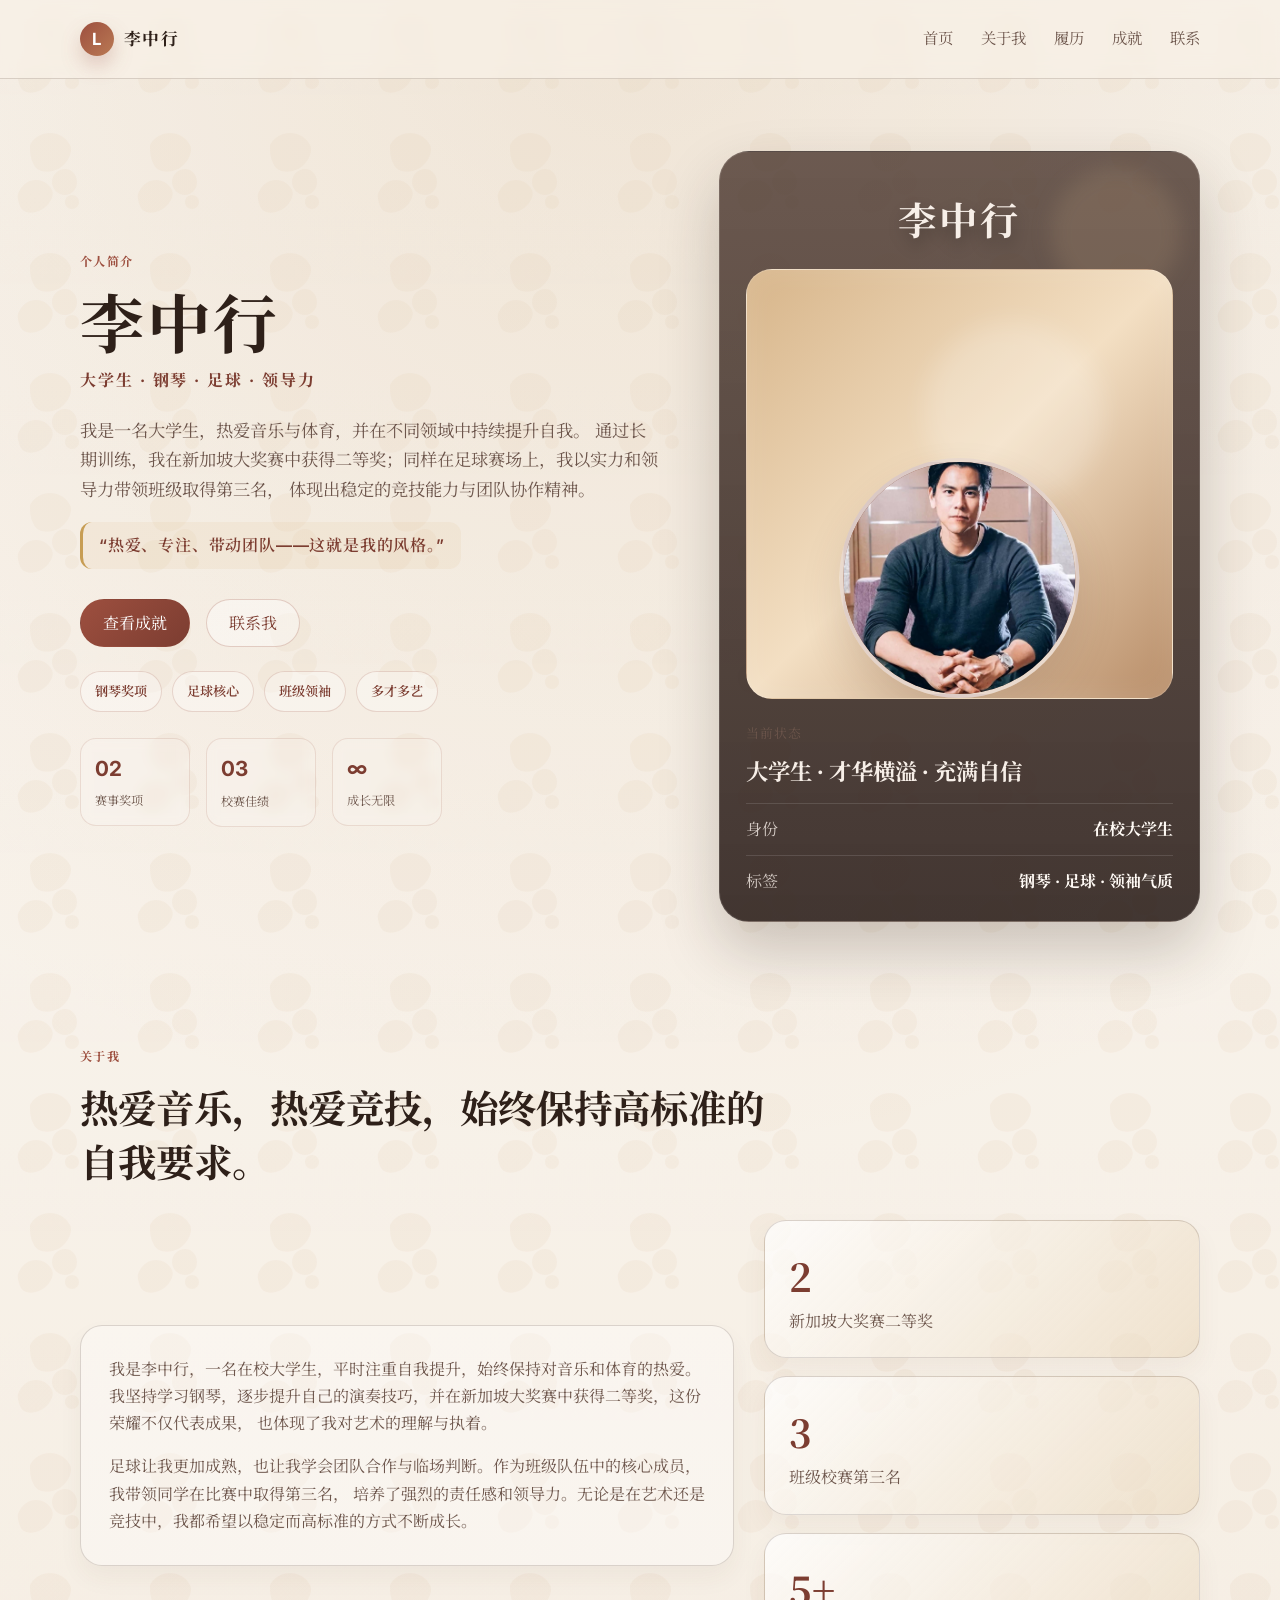
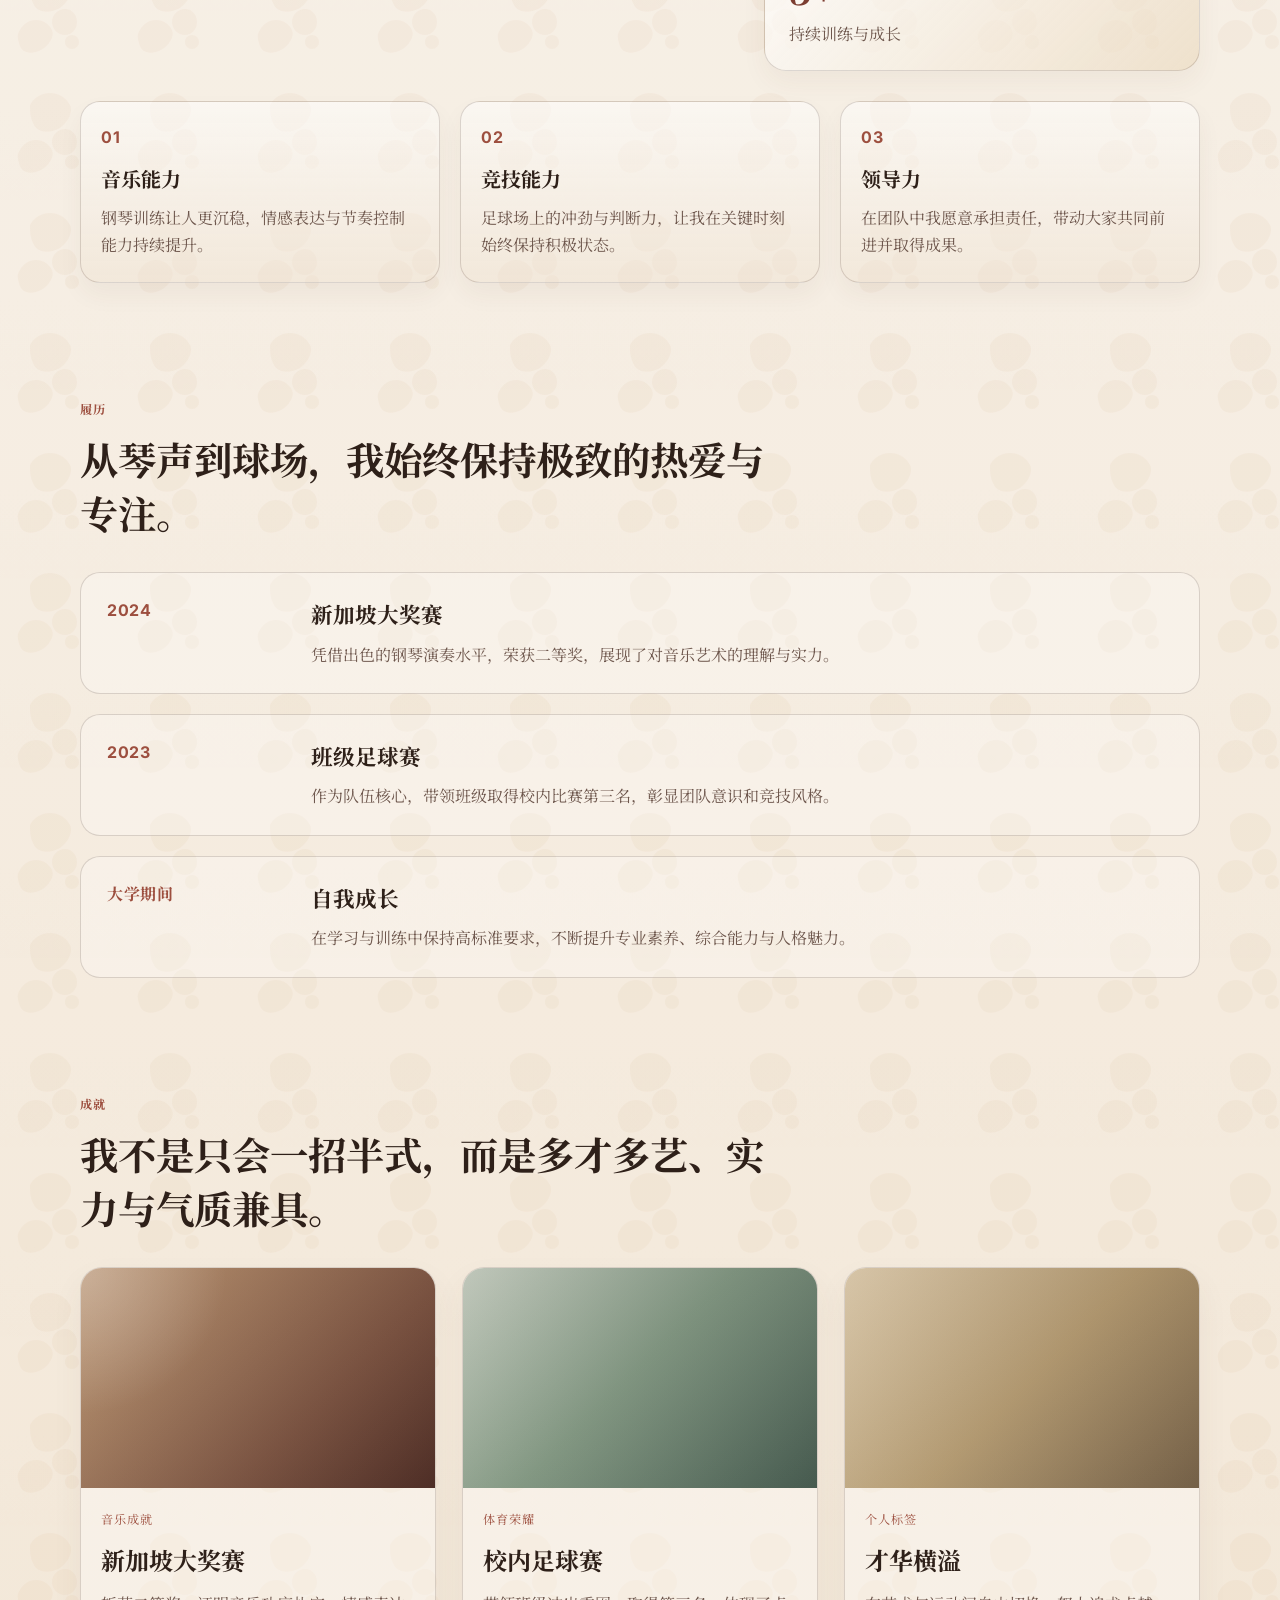
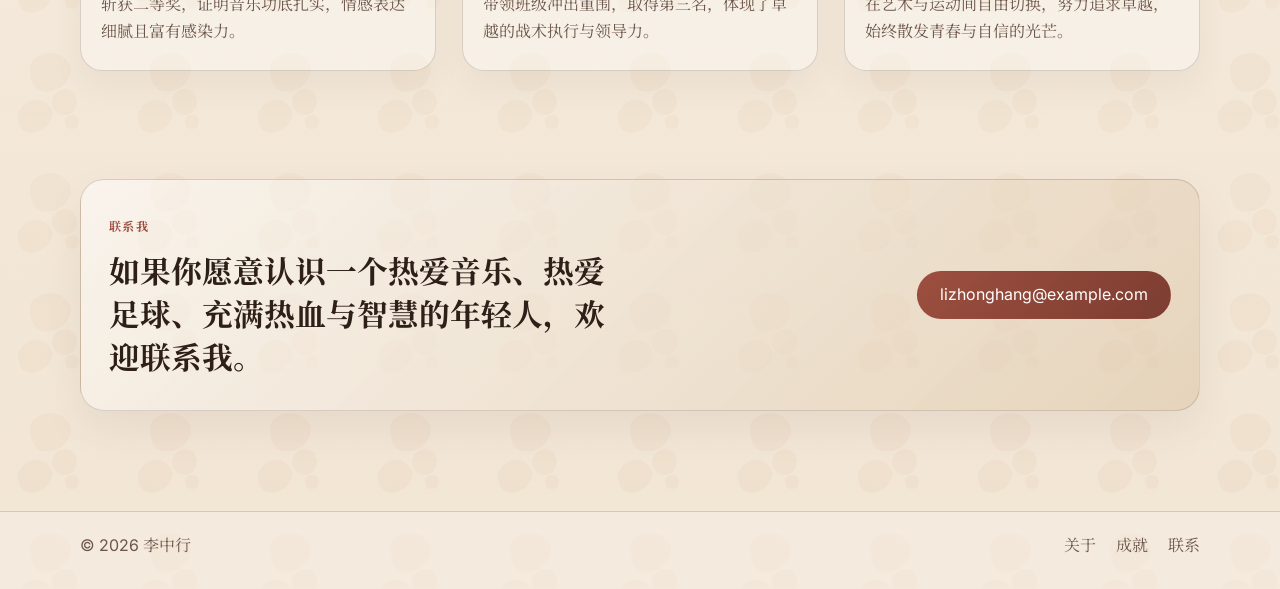
==== index.html @ e1a3e4d4 "Create personal homepage" ====
<!DOCTYPE html>
<html lang="zh-CN">
  <head>
    <meta charset="UTF-8" />
    <meta name="viewport" content="width=device-width, initial-scale=1.0" />
    <title>李中行 | 个人主页</title>
    <meta
      name="description"
      content="李中行的个人主页：大学生、钢琴爱好者、足球队核心、获奖选手与班级领袖。"
    />
    <link rel="preconnect" href="https://fonts.googleapis.com" />
    <link rel="preconnect" href="https://fonts.gstatic.com" crossorigin />
    <link
      href="https://fonts.googleapis.com/css2?family=Noto+Serif+SC:wght@400;500;600;700&family=Inter:wght@400;500;600;700&display=swap"
      rel="stylesheet"
    />
    <link rel="stylesheet" href="styles.css" />
  </head>
  <body>
    <div class="page-shell">
      <header class="site-header">
        <div class="container nav-wrap">
          <div class="brand">
            <span class="brand-mark">L</span>
            <span>李中行</span>
          </div>
          <nav class="nav" aria-label="主导航">
            <a href="#home">首页</a>
            <a href="#about">关于我</a>
            <a href="#experience">履历</a>
            <a href="#works">成就</a>
            <a href="#contact">联系</a>
          </nav>
          <button class="menu-toggle" aria-label="菜单按钮">
            <span></span>
            <span></span>
            <span></span>
          </button>
        </div>
      </header>

      <main>
        <section id="home" class="hero">
          <div class="container hero-inner">
            <div class="hero-copy reveal">
              <p class="eyebrow">个人简介</p>
              <h1>李中行</h1>
              <p class="hero-subtitle">大学生 · 钢琴 · 足球 · 领导力</p>
              <p class="lead">
                我是一名大学生，热爱音乐与体育，并在不同领域中持续提升自我。
                通过长期训练，我在新加坡大奖赛中获得二等奖；同样在足球赛场上，我以实力和领导力带领班级取得第三名，
                体现出稳定的竞技能力与团队协作精神。
              </p>
              <div class="hero-note">“热爱、专注、带动团队——这就是我的风格。”</div>
              <div class="cta-row">
                <a class="btn btn-primary" href="#works">查看成就</a>
                <a class="btn btn-secondary" href="#contact">联系我</a>
              </div>
              <div class="badge-row" aria-label="个人标签">
                <span class="skill-badge">钢琴奖项</span>
                <span class="skill-badge">足球核心</span>
                <span class="skill-badge">班级领袖</span>
                <span class="skill-badge">多才多艺</span>
              </div>
              <div class="hero-metrics">
                <div>
                  <strong>02</strong>
                  <span>赛事奖项</span>
                </div>
                <div>
                  <strong>03</strong>
                  <span>校赛佳绩</span>
                </div>
                <div>
                  <strong>∞</strong>
                  <span>成长无限</span>
                </div>
              </div>
            </div>

            <div class="hero-card reveal">
              <div class="portrait-name">李中行</div>
              <div class="portrait-frame">
                <div class="portrait-glow"></div>
                <div class="portrait-figure">
                  <img
                    class="avatar-photo"
                    src="02330333620a4a6ba2247364ca0a85d2.jpeg"
                    alt="李中行照片"
                  />
                </div>
              </div>
              <div class="card-info">
                <p class="label">当前状态</p>
                <h3>大学生 · 才华横溢 · 充满自信</h3>
                <div class="info-row">
                  <span>身份</span>
                  <strong>在校大学生</strong>
                </div>
                <div class="info-row">
                  <span>标签</span>
                  <strong>钢琴 · 足球 · 领袖气质</strong>
                </div>
              </div>
            </div>
          </div>
        </section>

        <section id="about" class="info-section">
          <div class="container section-head reveal">
            <p class="section-tag">关于我</p>
            <h2>热爱音乐，热爱竞技，始终保持高标准的自我要求。</h2>
          </div>
          <div class="container about-grid">
            <div class="about-text reveal">
              <p>
                我是李中行，一名在校大学生，平时注重自我提升，始终保持对音乐和体育的热爱。
                我坚持学习钢琴，逐步提升自己的演奏技巧，并在新加坡大奖赛中获得二等奖，这份荣耀不仅代表成果，
                也体现了我对艺术的理解与执着。
              </p>
              <p>
                足球让我更加成熟，也让我学会团队合作与临场判断。作为班级队伍中的核心成员，我带领同学在比赛中取得第三名，
                培养了强烈的责任感和领导力。无论是在艺术还是竞技中，我都希望以稳定而高标准的方式不断成长。
              </p>
            </div>
            <div class="stats reveal">
              <div class="stat-item">
                <strong>2</strong>
                <span>新加坡大奖赛二等奖</span>
              </div>
              <div class="stat-item">
                <strong>3</strong>
                <span>班级校赛第三名</span>
              </div>
              <div class="stat-item">
                <strong>5+</strong>
                <span>持续训练与成长</span>
              </div>
            </div>
          </div>
          <div class="container feature-strip reveal">
            <div class="feature-card">
              <span>01</span>
              <h3>音乐能力</h3>
              <p>钢琴训练让人更沉稳，情感表达与节奏控制能力持续提升。</p>
            </div>
            <div class="feature-card">
              <span>02</span>
              <h3>竞技能力</h3>
              <p>足球场上的冲劲与判断力，让我在关键时刻始终保持积极状态。</p>
            </div>
            <div class="feature-card">
              <span>03</span>
              <h3>领导力</h3>
              <p>在团队中我愿意承担责任，带动大家共同前进并取得成果。</p>
            </div>
          </div>
        </section>

        <section id="experience" class="timeline-section">
          <div class="container section-head reveal">
            <p class="section-tag">履历</p>
            <h2>从琴声到球场，我始终保持极致的热爱与专注。</h2>
          </div>
          <div class="container timeline">
            <article class="timeline-item reveal">
              <span class="time">2024</span>
              <div class="timeline-content">
                <h3>新加坡大奖赛</h3>
                <p>凭借出色的钢琴演奏水平，荣获二等奖，展现了对音乐艺术的理解与实力。</p>
              </div>
            </article>
            <article class="timeline-item reveal">
              <span class="time">2023</span>
              <div class="timeline-content">
                <h3>班级足球赛</h3>
                <p>作为队伍核心，带领班级取得校内比赛第三名，彰显团队意识和竞技风格。</p>
              </div>
            </article>
            <article class="timeline-item reveal">
              <span class="time">大学期间</span>
              <div class="timeline-content">
                <h3>自我成长</h3>
                <p>在学习与训练中保持高标准要求，不断提升专业素养、综合能力与人格魅力。</p>
              </div>
            </article>
          </div>
        </section>

        <section id="works" class="works-section">
          <div class="container section-head reveal">
            <p class="section-tag">成就</p>
            <h2>我不是只会一招半式，而是多才多艺、实力与气质兼具。</h2>
          </div>
          <div class="container works-grid">
            <article class="work-card reveal">
              <div class="card-visual visual-one"></div>
              <div class="card-body">
                <p class="work-tag">音乐成就</p>
                <h3>新加坡大奖赛</h3>
                <p>斩获二等奖，证明音乐功底扎实，情感表达细腻且富有感染力。</p>
              </div>
            </article>
            <article class="work-card reveal">
              <div class="card-visual visual-two"></div>
              <div class="card-body">
                <p class="work-tag">体育荣耀</p>
                <h3>校内足球赛</h3>
                <p>带领班级冲出重围，取得第三名，体现了卓越的战术执行与领导力。</p>
              </div>
            </article>
            <article class="work-card reveal">
              <div class="card-visual visual-three"></div>
              <div class="card-body">
                <p class="work-tag">个人标签</p>
                <h3>才华横溢</h3>
                <p>在艺术与运动间自由切换，努力追求卓越，始终散发青春与自信的光芒。</p>
              </div>
            </article>
          </div>
        </section>

        <section id="contact" class="contact-section">
          <div class="container contact-box reveal">
            <div>
              <p class="section-tag">联系我</p>
              <h2>如果你愿意认识一个热爱音乐、热爱足球、充满热血与智慧的年轻人，欢迎联系我。</h2>
            </div>
            <a class="btn btn-primary" href="mailto:lizhonghang@example.com">lizhonghang@example.com</a>
          </div>
        </section>
      </main>

      <footer class="site-footer">
        <div class="container footer-inner">
          <p>© 2026 李中行</p>
          <div class="footer-links">
            <a href="#about">关于</a>
            <a href="#works">成就</a>
            <a href="#contact">联系</a>
          </div>
        </div>
      </footer>
    </div>

    <script src="script.js"></script>
  </body>
</html>
---- styles.css ----
:root {
  --bg: #f8f1e7;
  --bg-strong: #efe2cf;
  --panel: rgba(255, 252, 247, 0.72);
  --card: #fffaf2;
  --ink: #2e2019;
  --muted: #6d564c;
  --line: rgba(75, 52, 42, 0.18);
  --primary: #9d4f3f;
  --primary-deep: #7c3d31;
  --gold: #c79d54;
  --shadow: 0 18px 48px rgba(80, 52, 39, 0.14);
  --warm-dark: #2d201c;
  --warm-amber: #d8b98d;
}

* {
  box-sizing: border-box;
  margin: 0;
  padding: 0;
}

html {
  scroll-behavior: smooth;
}

body {
  font-family: "Inter", "Noto Serif SC", serif;
  background:
    radial-gradient(circle at top, rgba(201, 164, 112, 0.25), transparent 30%),
    linear-gradient(180deg, #f8f3ed 0%, #f1e3d0 100%);
  color: var(--ink);
  line-height: 1.7;
}

img {
  max-width: 100%;
  display: block;
}

a {
  color: inherit;
  text-decoration: none;
}

button {
  font: inherit;
}

.container {
  width: min(1120px, calc(100% - 32px));
  margin: 0 auto;
}

.page-shell {
  min-height: 100vh;
  background-image:
    linear-gradient(rgba(255, 255, 255, 0.18), rgba(255, 255, 255, 0.1)),
    url("data:image/svg+xml,%3Csvg width='120' height='120' viewBox='0 0 120 120' xmlns='http://www.w3.org/2000/svg'%3E%3Cg fill='none' fill-rule='evenodd'%3E%3Cg fill='%23d8b98d' fill-opacity='0.12'%3E%3Cpath d='M30 25c4-8 12-12 20-12s16 4 20 12-4 20-12 24-20 4-24-4-4-12-4-20zm35 24c7 0 12 6 12 13s-5 13-12 13-13-6-13-13 6-13 13-13zM20 70c3-6 9-10 16-10s13 4 16 10-3 16-11 20-18 4-21-4-3-12 0-16zm52 5c4 0 7 3 7 7 0 4-3 7-7 7-4 0-7-3-7-7 0-4 3-7 7-7z'/%3E%3C/g%3E%3C/g%3E%3C/svg%3E");
  background-repeat: repeat;
}

.site-header {
  position: sticky;
  top: 0;
  z-index: 20;
  backdrop-filter: blur(10px);
  background: rgba(248, 241, 231, 0.7);
  border-bottom: 1px solid var(--line);
}

.nav-wrap {
  min-height: 78px;
  display: flex;
  align-items: center;
  justify-content: space-between;
  gap: 20px;
}

.brand {
  display: inline-flex;
  align-items: center;
  gap: 10px;
  font-weight: 700;
  letter-spacing: 0.08em;
  font-size: 1.05rem;
}

.brand-mark {
  display: inline-flex;
  align-items: center;
  justify-content: center;
  width: 34px;
  height: 34px;
  border-radius: 50%;
  color: #fff;
  background: linear-gradient(135deg, var(--primary), #ba7a54);
  box-shadow: 0 10px 20px rgba(157, 79, 63, 0.25);
}

.nav {
  display: flex;
  align-items: center;
  gap: 28px;
  color: var(--muted);
  font-size: 0.96rem;
}

.nav a {
  position: relative;
  transition: color 0.25s ease;
}

.nav a::after {
  content: "";
  position: absolute;
  left: 0;
  bottom: -8px;
  width: 100%;
  height: 2px;
  background: var(--primary);
  transform: scaleX(0);
  transform-origin: center;
  transition: transform 0.25s ease;
}

.nav a:hover,
.nav a:focus-visible {
  color: var(--primary-deep);
}

.nav a:hover::after,
.nav a:focus-visible::after {
  transform: scaleX(1);
}

.menu-toggle {
  display: none;
  flex-direction: column;
  justify-content: center;
  gap: 5px;
  width: 42px;
  height: 42px;
  border: 1px solid var(--line);
  border-radius: 12px;
  background: rgba(255, 255, 255, 0.3);
  cursor: pointer;
}

.menu-toggle span {
  display: block;
  width: 18px;
  height: 2px;
  margin: 0 auto;
  background: var(--ink);
  border-radius: 999px;
}

.hero {
  padding: 72px 0 28px;
}

.hero-inner {
  display: grid;
  grid-template-columns: 1.1fr 0.9fr;
  align-items: center;
  gap: 52px;
}

.eyebrow,
.section-tag {
  display: inline-block;
  margin-bottom: 12px;
  color: var(--primary);
  letter-spacing: 0.12em;
  text-transform: uppercase;
  font-size: 0.76rem;
  font-weight: 700;
}

.hero-copy h1 {
  font-family: "Noto Serif SC", serif;
  font-size: clamp(2.6rem, 5vw, 5rem);
  line-height: 1.12;
  letter-spacing: 0.04em;
  max-width: 560px;
}

.hero-subtitle {
  margin-top: 10px;
  font-size: 1rem;
  letter-spacing: 0.12em;
  text-transform: uppercase;
  color: var(--primary-deep);
  font-weight: 700;
}

.lead {
  margin-top: 22px;
  max-width: 580px;
  color: var(--muted);
  font-size: 1.08rem;
}

.hero-note {
  margin-top: 18px;
  display: inline-block;
  padding: 10px 16px;
  border-left: 3px solid var(--gold);
  border-radius: 12px;
  background: rgba(199, 157, 84, 0.08);
  color: var(--primary-deep);
  font-weight: 600;
  letter-spacing: 0.05em;
}

.cta-row {
  display: flex;
  flex-wrap: wrap;
  gap: 16px;
  margin-top: 30px;
}

.btn {
  display: inline-flex;
  align-items: center;
  justify-content: center;
  min-height: 48px;
  padding: 0 22px;
  border-radius: 999px;
  border: 1px solid transparent;
  transition: transform 0.25s ease, box-shadow 0.25s ease;
}

.btn:hover {
  transform: translateY(-1px);
  box-shadow: 0 12px 28px rgba(118, 78, 63, 0.18);
}

.btn-primary {
  background: linear-gradient(135deg, var(--primary), var(--primary-deep));
  color: #fff;
}

.btn-secondary {
  background: rgba(255, 255, 255, 0.4);
  border-color: rgba(157, 79, 63, 0.25);
  color: var(--primary-deep);
}

.badge-row {
  display: flex;
  flex-wrap: wrap;
  gap: 10px;
  margin-top: 24px;
}

.skill-badge {
  display: inline-flex;
  align-items: center;
  justify-content: center;
  padding: 8px 14px;
  border-radius: 999px;
  border: 1px solid rgba(157, 79, 63, 0.2);
  background: rgba(255, 255, 255, 0.32);
  color: var(--primary-deep);
  font-size: 0.82rem;
  font-weight: 600;
}

.hero-metrics {
  display: flex;
  flex-wrap: wrap;
  gap: 16px;
  margin-top: 26px;
}

.hero-metrics div {
  min-width: 110px;
  padding: 12px 14px;
  border-radius: 16px;
  background: rgba(255, 255, 255, 0.16);
  border: 1px solid rgba(157, 79, 63, 0.15);
  backdrop-filter: blur(6px);
}

.hero-metrics strong {
  display: block;
  font-size: 1.3rem;
  color: var(--primary-deep);
}

.hero-metrics span {
  color: var(--muted);
  font-size: 0.76rem;
}

.meta-list {
  display: flex;
  flex-wrap: wrap;
  gap: 12px;
  margin-top: 24px;
  list-style: none;
}

.meta-list li {
  padding: 8px 12px;
  border: 1px solid var(--line);
  border-radius: 999px;
  background: rgba(255, 255, 255, 0.28);
  color: var(--muted);
  font-size: 0.88rem;
}

.hero-card {
  position: relative;
  padding: 26px;
  border-radius: 30px;
  background: linear-gradient(180deg, rgba(78, 58, 49, 0.82), rgba(41, 28, 24, 0.88));
  border: 1px solid rgba(255, 255, 255, 0.12);
  box-shadow: 0 28px 60px rgba(46, 30, 24, 0.22);
}

.hero-card .card-info {
  padding-top: 4px;
}

.hero-card::before {
  content: "";
  position: absolute;
  inset: 16px 18px auto auto;
  width: 130px;
  height: 130px;
  border-radius: 50%;
  background: rgba(216, 185, 141, 0.14);
  filter: blur(10px);
}

.portrait-name {
  position: relative;
  z-index: 2;
  margin: 8px 6px 18px;
  font-family: "Noto Serif SC", serif;
  font-size: clamp(2rem, 3vw, 3rem);
  font-weight: 700;
  letter-spacing: 0.08em;
  text-align: center;
  color: #f7efe8;
  text-shadow: 0 8px 16px rgba(0, 0, 0, 0.28);
}

.portrait-frame {
  position: relative;
  height: 430px;
  border-radius: 26px;
  overflow: hidden;
  background: linear-gradient(135deg, #d7b58a, #f3dfc3, #b88d68);
  border: 1px solid rgba(255,255,255,0.2);
  box-shadow: inset 0 0 30px rgba(255,255,255,0.12);
}

.portrait-glow {
  position: absolute;
  inset: 12% 16% auto auto;
  width: 180px;
  height: 180px;
  border-radius: 50%;
  background: rgba(255, 255, 255, 0.2);
  filter: blur(12px);
}

.portrait-figure {
  position: absolute;
  left: 50%;
  bottom: 0;
  transform: translateX(-50%);
  width: 78%;
  height: 100%;
  display: flex;
  align-items: flex-end;
  justify-content: center;
}

.avatar-photo {
  width: 240px;
  height: 240px;
  object-fit: cover;
  border-radius: 50%;
  border: 4px solid rgba(255, 255, 255, 0.7);
  box-shadow: inset 0 8px 16px rgba(255, 255, 255, 0.2), 0 20px 40px rgba(89, 57, 42, 0.14);
  background: linear-gradient(135deg, #7a3c34, #b58058 72%);
}

.card-info {
  margin-top: 20px;
}

.label {
  color: var(--muted);
  font-size: 0.8rem;
  letter-spacing: 0.08em;
  text-transform: uppercase;
}

.card-info h3 {
  margin-top: 8px;
  font-size: 1.4rem;
  color: #f7efe8;
}

.info-row {
  display: flex;
  justify-content: space-between;
  gap: 12px;
  padding-top: 12px;
  margin-top: 12px;
  border-top: 1px solid rgba(255,255,255,0.12);
  color: rgba(247, 239, 232, 0.8);
}

.info-row strong {
  color: #fffaf5;
}

.info-section,
.timeline-section,
.works-section {
  padding: 92px 0 20px;
}

.section-head {
  margin-bottom: 32px;
}

.section-head h2 {
  max-width: 700px;
  font-family: "Noto Serif SC", serif;
  font-size: clamp(2rem, 3vw, 3rem);
  line-height: 1.4;
}

.about-grid {
  display: grid;
  grid-template-columns: 1.2fr 0.8fr;
  gap: 30px;
  align-items: center;
}

.about-text {
  padding: 30px 28px;
  border-radius: 22px;
  background: rgba(255, 255, 255, 0.35);
  border: 1px solid var(--line);
  box-shadow: 0 12px 24px rgba(81, 55, 47, 0.05);
  color: var(--muted);
}

.about-text p + p {
  margin-top: 16px;
}

.feature-strip {
  display: grid;
  grid-template-columns: repeat(3, minmax(0, 1fr));
  gap: 20px;
  margin-top: 30px;
}

.feature-card {
  padding: 22px 20px;
  border-radius: 20px;
  background: linear-gradient(180deg, rgba(255,255,255,0.5), rgba(238,225,208,0.45));
  border: 1px solid var(--line);
  box-shadow: 0 12px 24px rgba(80, 55, 42, 0.05);
}

.feature-card span {
  display: inline-block;
  margin-bottom: 12px;
  font-weight: 700;
  color: var(--primary);
  letter-spacing: 0.08em;
}

.feature-card h3 {
  margin-bottom: 8px;
  font-size: 1.25rem;
}

.feature-card p {
  color: var(--muted);
}

.stats {
  display: grid;
  gap: 18px;
}

.stat-item {
  display: flex;
  flex-direction: column;
  justify-content: center;
  min-height: 120px;
  padding: 22px 24px;
  border-radius: 22px;
  background: linear-gradient(135deg, rgba(255, 255, 255, 0.75), rgba(233, 214, 185, 0.55));
  border: 1px solid var(--line);
  box-shadow: 0 12px 26px rgba(90, 63, 46, 0.05);
}

.stat-item strong {
  font-family: "Noto Serif SC", serif;
  font-size: clamp(2rem, 3vw, 2.5rem);
  color: var(--primary-deep);
}

.stat-item span {
  color: var(--muted);
}

.timeline {
  display: grid;
  gap: 20px;
}

.timeline-item {
  display: grid;
  grid-template-columns: 180px 1fr;
  gap: 24px;
  align-items: flex-start;
  padding: 24px 26px;
  border: 1px solid var(--line);
  border-radius: 20px;
  background: rgba(255, 255, 255, 0.28);
}

.time {
  display: inline-block;
  color: var(--primary);
  font-weight: 700;
  letter-spacing: 0.04em;
}

.timeline-content h3 {
  margin-bottom: 8px;
  font-size: 1.35rem;
}

.timeline-content p {
  color: var(--muted);
}

.works-grid {
  display: grid;
  grid-template-columns: repeat(3, minmax(0, 1fr));
  gap: 26px;
}

.work-card {
  overflow: hidden;
  border-radius: 22px;
  background: rgba(255, 255, 255, 0.35);
  border: 1px solid var(--line);
  box-shadow: 0 14px 32px rgba(85, 61, 48, 0.06);
}

.card-visual {
  height: 220px;
  background-size: cover;
  background-position: center;
}

.visual-one {
  background:
    linear-gradient(180deg, rgba(96, 48, 35, 0.2), rgba(96, 48, 35, 0.12)),
    radial-gradient(circle at top left, rgba(255, 255, 255, 0.38), transparent 35%),
    linear-gradient(135deg, #d6b48a, #7d5846 66%, #4b2d26);
}

.visual-two {
  background:
    linear-gradient(180deg, rgba(52, 63, 58, 0.18), rgba(52, 63, 58, 0.1)),
    linear-gradient(135deg, #dfe5d7, #8ca28b 48%, #485d51);
}

.visual-three {
  background:
    linear-gradient(180deg, rgba(104, 74, 44, 0.18), rgba(104, 74, 44, 0.08)),
    linear-gradient(135deg, #efe0c3, #baa279 52%, #746149);
}

.card-body {
  padding: 22px 20px 24px;
}

.work-tag {
  color: var(--primary);
  font-size: 0.76rem;
  letter-spacing: 0.08em;
  text-transform: uppercase;
}

.card-body h3 {
  margin-top: 10px;
  font-size: 1.5rem;
  font-family: "Noto Serif SC", serif;
}

.card-body p:last-child {
  margin-top: 10px;
  color: var(--muted);
}

.contact-section {
  padding: 88px 0 100px;
}

.contact-box {
  display: flex;
  align-items: center;
  justify-content: space-between;
  gap: 16px;
  padding: 32px 28px;
  border-radius: 24px;
  background: linear-gradient(135deg, rgba(255, 255, 255, 0.52), rgba(220, 197, 166, 0.55));
  border: 1px solid var(--line);
  box-shadow: 0 18px 40px rgba(88, 63, 49, 0.08);
}

.contact-box h2 {
  max-width: 500px;
  font-family: "Noto Serif SC", serif;
  font-size: clamp(1.8rem, 2.4vw, 2.6rem);
  line-height: 1.4;
}

.site-footer {
  border-top: 1px solid var(--line);
  background: rgba(247, 239, 230, 0.5);
}

.footer-inner {
  display: flex;
  align-items: center;
  justify-content: space-between;
  padding: 20px 0 30px;
  color: var(--muted);
}

.footer-links {
  display: flex;
  align-items: center;
  gap: 20px;
}

.reveal {
  opacity: 0;
  transform: translateY(18px);
  transition: opacity 0.6s ease, transform 0.6s ease;
}

.reveal.visible {
  opacity: 1;
  transform: translateY(0);
}

@media (max-width: 900px) {
  .hero-inner,
  .about-grid,
  .works-grid,
  .contact-box {
    grid-template-columns: 1fr;
    display: grid;
  }

  .works-grid {
    grid-template-columns: 1fr;
  }

  .contact-box {
    justify-content: flex-start;
  }
}

@media (max-width: 700px) {
  .menu-toggle {
    display: flex;
  }

  .nav {
    position: absolute;
    left: 16px;
    right: 16px;
    top: calc(100% + 10px);
    display: none;
    flex-direction: column;
    align-items: flex-start;
    gap: 14px;
    padding: 18px 20px;
    border: 1px solid var(--line);
    border-radius: 18px;
    background: rgba(255, 249, 243, 0.96);
    box-shadow: 0 20px 36px rgba(76, 52, 40, 0.08);
  }

  .nav.open {
    display: flex;
  }

  .hero {
    padding-top: 54px;
  }

  .hero-card {
    padding: 18px;
  }

  .portrait-frame {
    height: 320px;
  }

  .avatar-photo {
    width: 180px;
    height: 180px;
  }

  .timeline-item {
    grid-template-columns: 1fr;
  }

  .footer-inner {
    flex-direction: column;
    align-items: flex-start;
    gap: 8px;
  }
}
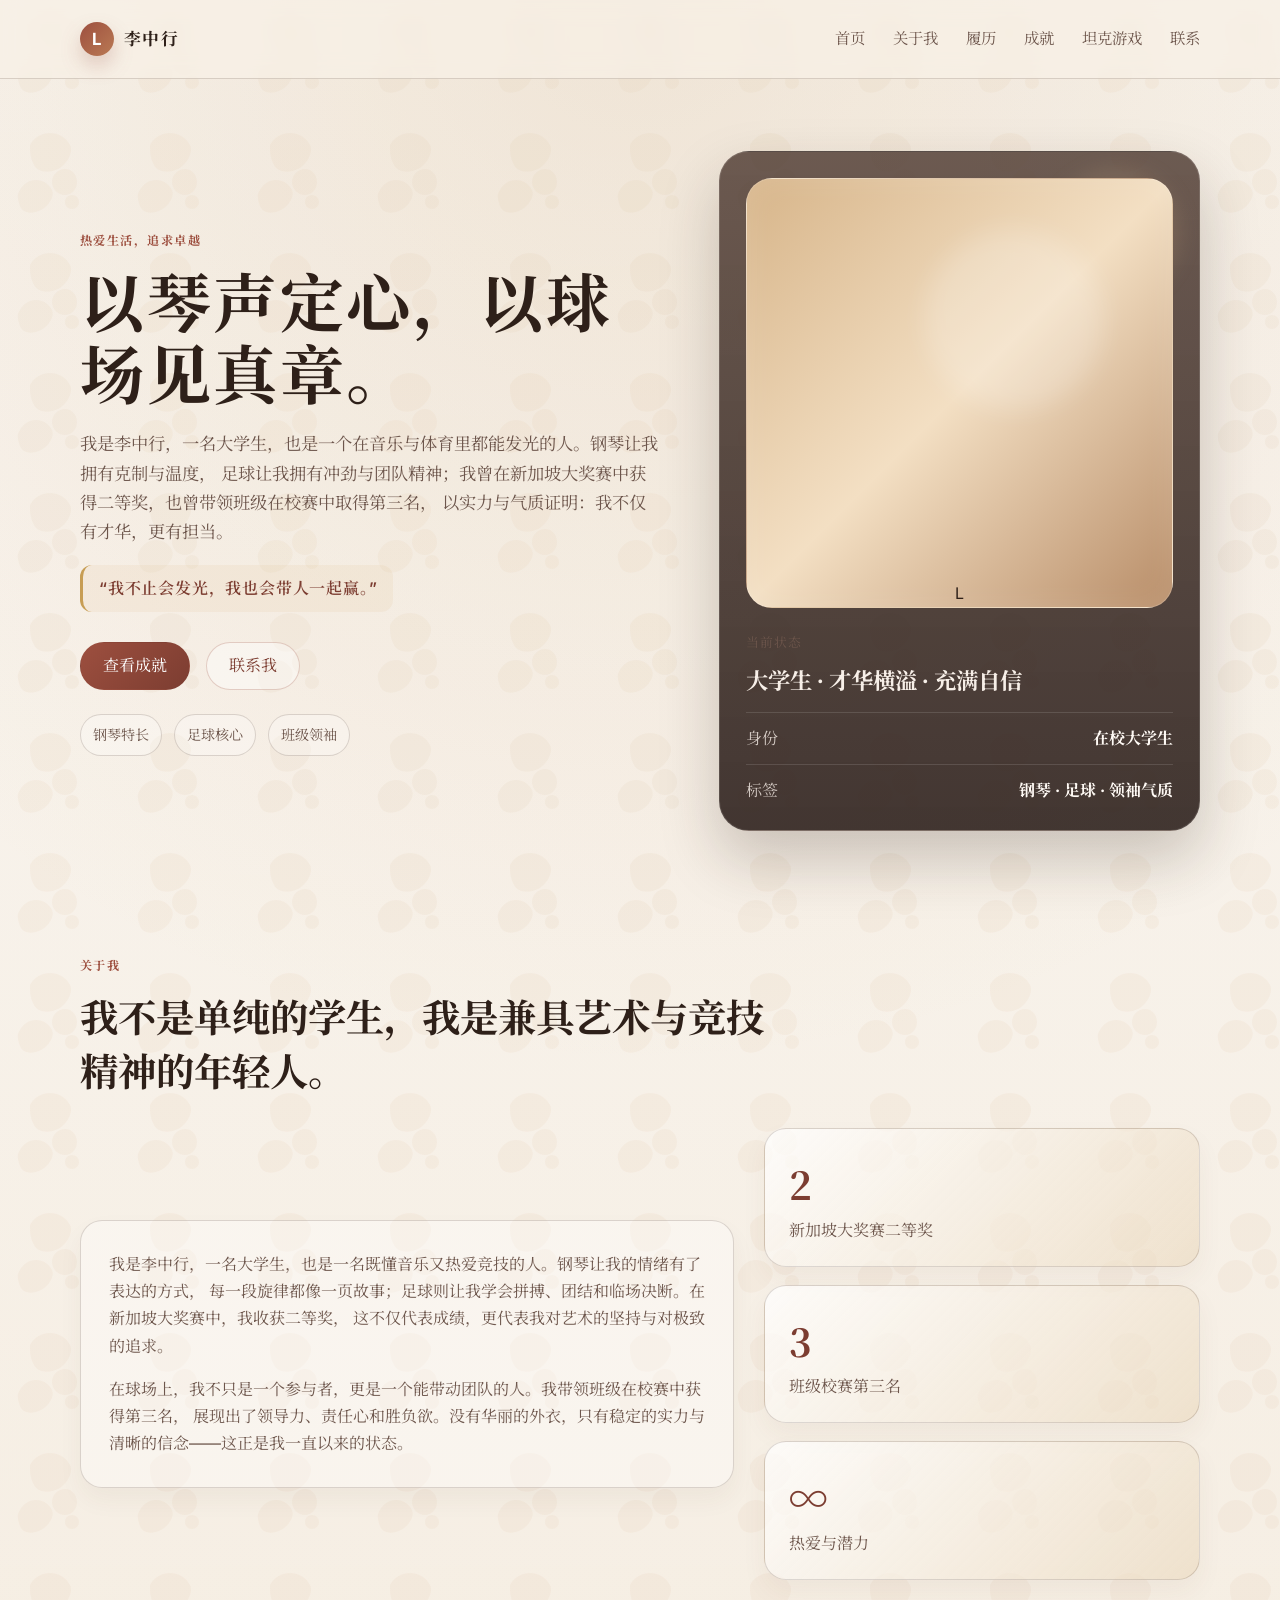
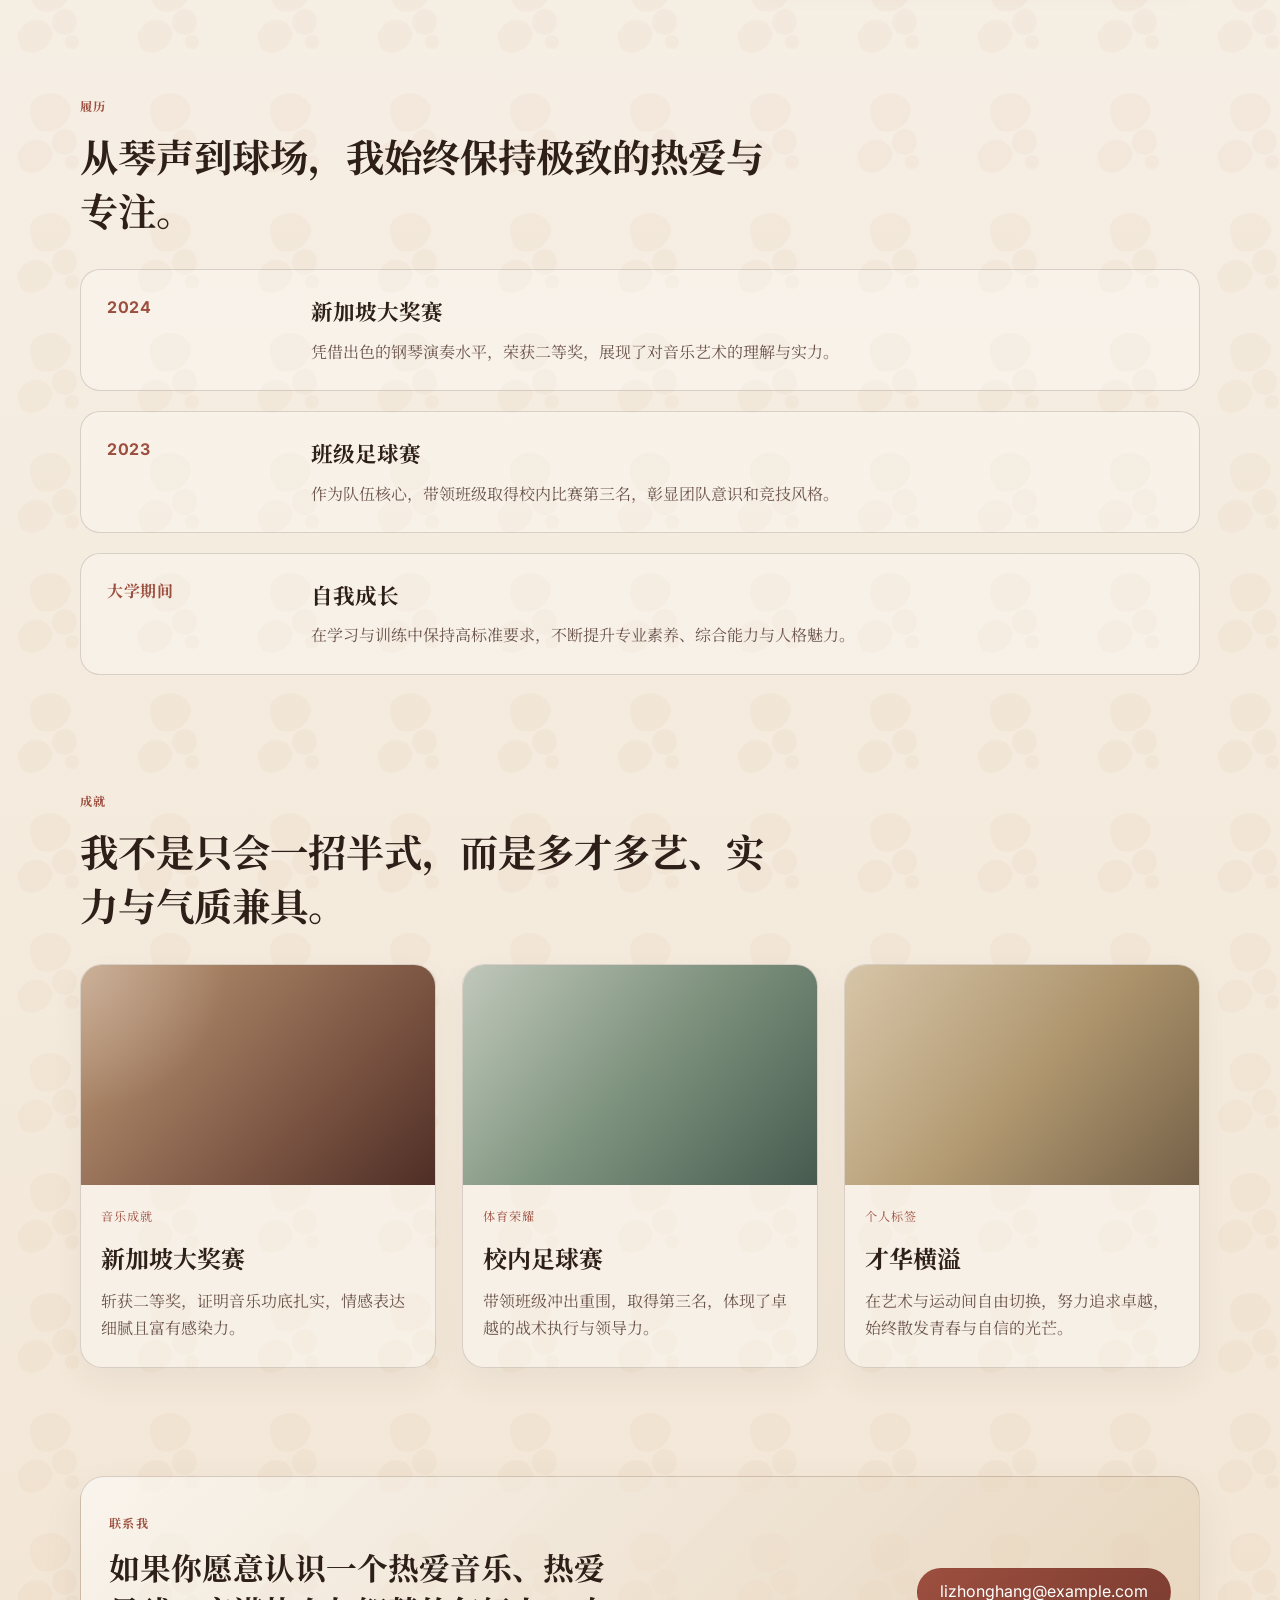
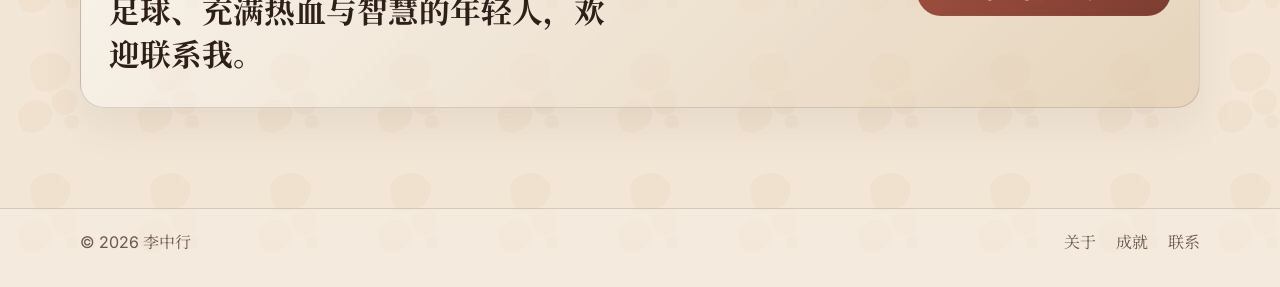
==== commit a44950a6: "新增动荡坦克单机小游戏" ====
--- a/index.html
+++ b/index.html
@@ -29,6 +29,7 @@
             <a href="#about">关于我</a>
             <a href="#experience">履历</a>
             <a href="#works">成就</a>
+            <a href="tank-game.html">坦克游戏</a>
             <a href="#contact">联系</a>
           </nav>
           <button class="menu-toggle" aria-label="菜单按钮">
@@ -43,51 +44,30 @@
         <section id="home" class="hero">
           <div class="container hero-inner">
             <div class="hero-copy reveal">
-              <p class="eyebrow">个人简介</p>
-              <h1>李中行</h1>
-              <p class="hero-subtitle">大学生 · 钢琴 · 足球 · 领导力</p>
+              <p class="eyebrow">热爱生活，追求卓越</p>
+              <h1>以琴声定心，以球场见真章。</h1>
               <p class="lead">
-                我是一名大学生，热爱音乐与体育，并在不同领域中持续提升自我。
-                通过长期训练，我在新加坡大奖赛中获得二等奖；同样在足球赛场上，我以实力和领导力带领班级取得第三名，
-                体现出稳定的竞技能力与团队协作精神。
+                我是李中行，一名大学生，也是一个在音乐与体育里都能发光的人。钢琴让我拥有克制与温度，
+                足球让我拥有冲劲与团队精神；我曾在新加坡大奖赛中获得二等奖，也曾带领班级在校赛中取得第三名，
+                以实力与气质证明：我不仅有才华，更有担当。
               </p>
-              <div class="hero-note">“热爱、专注、带动团队——这就是我的风格。”</div>
+              <div class="hero-note">“我不止会发光，我也会带人一起赢。”</div>
               <div class="cta-row">
                 <a class="btn btn-primary" href="#works">查看成就</a>
                 <a class="btn btn-secondary" href="#contact">联系我</a>
               </div>
-              <div class="badge-row" aria-label="个人标签">
-                <span class="skill-badge">钢琴奖项</span>
-                <span class="skill-badge">足球核心</span>
-                <span class="skill-badge">班级领袖</span>
-                <span class="skill-badge">多才多艺</span>
-              </div>
-              <div class="hero-metrics">
-                <div>
-                  <strong>02</strong>
-                  <span>赛事奖项</span>
-                </div>
-                <div>
-                  <strong>03</strong>
-                  <span>校赛佳绩</span>
-                </div>
-                <div>
-                  <strong>∞</strong>
-                  <span>成长无限</span>
-                </div>
-              </div>
+              <ul class="meta-list">
+                <li>钢琴特长</li>
+                <li>足球核心</li>
+                <li>班级领袖</li>
+              </ul>
             </div>
 
             <div class="hero-card reveal">
-              <div class="portrait-name">李中行</div>
               <div class="portrait-frame">
                 <div class="portrait-glow"></div>
                 <div class="portrait-figure">
-                  <img
-                    class="avatar-photo"
-                    src="02330333620a4a6ba2247364ca0a85d2.jpeg"
-                    alt="李中行照片"
-                  />
+                  <div class="avatar-circle">L</div>
                 </div>
               </div>
               <div class="card-info">
@@ -109,18 +89,18 @@
         <section id="about" class="info-section">
           <div class="container section-head reveal">
             <p class="section-tag">关于我</p>
-            <h2>热爱音乐，热爱竞技，始终保持高标准的自我要求。</h2>
+            <h2>我不是单纯的学生，我是兼具艺术与竞技精神的年轻人。</h2>
           </div>
           <div class="container about-grid">
             <div class="about-text reveal">
               <p>
-                我是李中行，一名在校大学生，平时注重自我提升，始终保持对音乐和体育的热爱。
-                我坚持学习钢琴，逐步提升自己的演奏技巧，并在新加坡大奖赛中获得二等奖，这份荣耀不仅代表成果，
-                也体现了我对艺术的理解与执着。
+                我是李中行，一名大学生，也是一名既懂音乐又热爱竞技的人。钢琴让我的情绪有了表达的方式，
+                每一段旋律都像一页故事；足球则让我学会拼搏、团结和临场决断。在新加坡大奖赛中，我收获二等奖，
+                这不仅代表成绩，更代表我对艺术的坚持与对极致的追求。
               </p>
               <p>
-                足球让我更加成熟，也让我学会团队合作与临场判断。作为班级队伍中的核心成员，我带领同学在比赛中取得第三名，
-                培养了强烈的责任感和领导力。无论是在艺术还是竞技中，我都希望以稳定而高标准的方式不断成长。
+                在球场上，我不只是一个参与者，更是一个能带动团队的人。我带领班级在校赛中获得第三名，
+                展现出了领导力、责任心和胜负欲。没有华丽的外衣，只有稳定的实力与清晰的信念——这正是我一直以来的状态。
               </p>
             </div>
             <div class="stats reveal">
@@ -133,26 +113,9 @@
                 <span>班级校赛第三名</span>
               </div>
               <div class="stat-item">
-                <strong>5+</strong>
-                <span>持续训练与成长</span>
-              </div>
-            </div>
-          </div>
-          <div class="container feature-strip reveal">
-            <div class="feature-card">
-              <span>01</span>
-              <h3>音乐能力</h3>
-              <p>钢琴训练让人更沉稳，情感表达与节奏控制能力持续提升。</p>
-            </div>
-            <div class="feature-card">
-              <span>02</span>
-              <h3>竞技能力</h3>
-              <p>足球场上的冲劲与判断力，让我在关键时刻始终保持积极状态。</p>
-            </div>
-            <div class="feature-card">
-              <span>03</span>
-              <h3>领导力</h3>
-              <p>在团队中我愿意承担责任，带动大家共同前进并取得成果。</p>
+                <strong>∞</strong>
+                <span>热爱与潜力</span>
+              </div>
             </div>
           </div>
         </section>
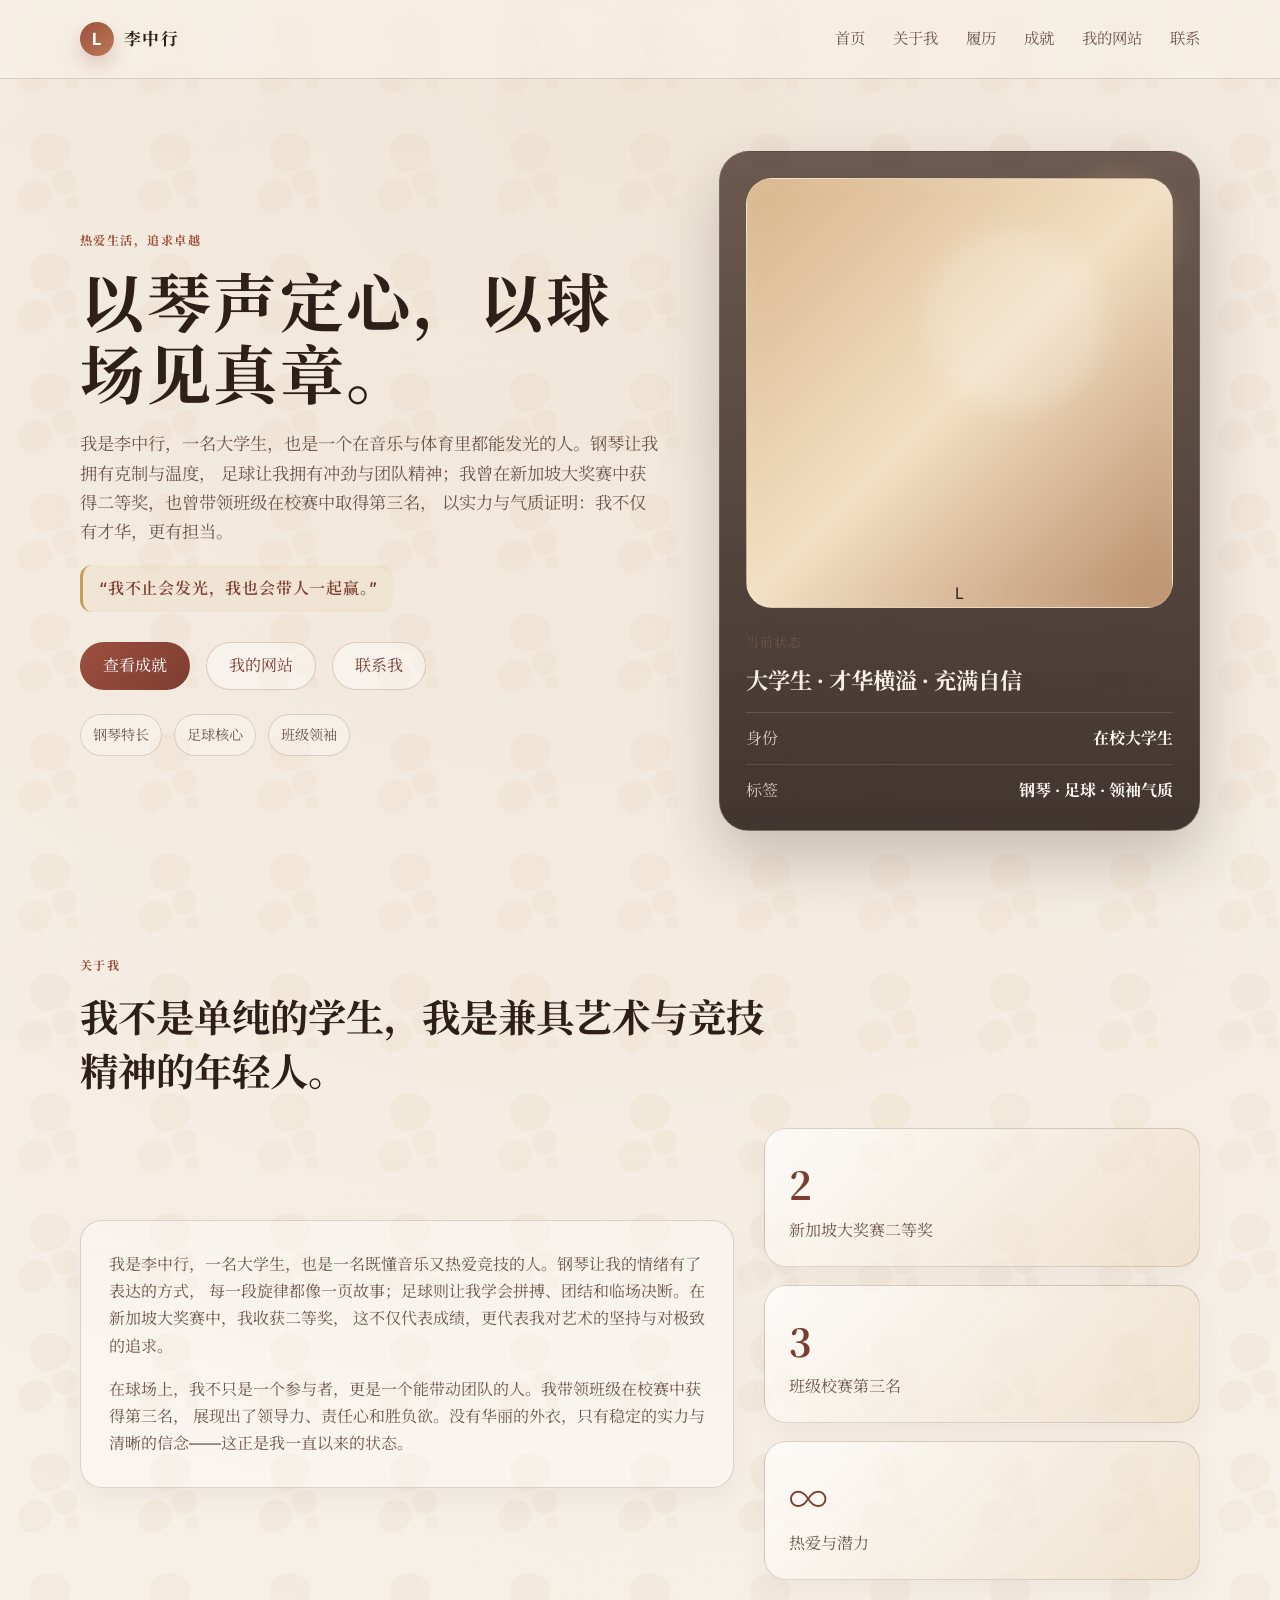
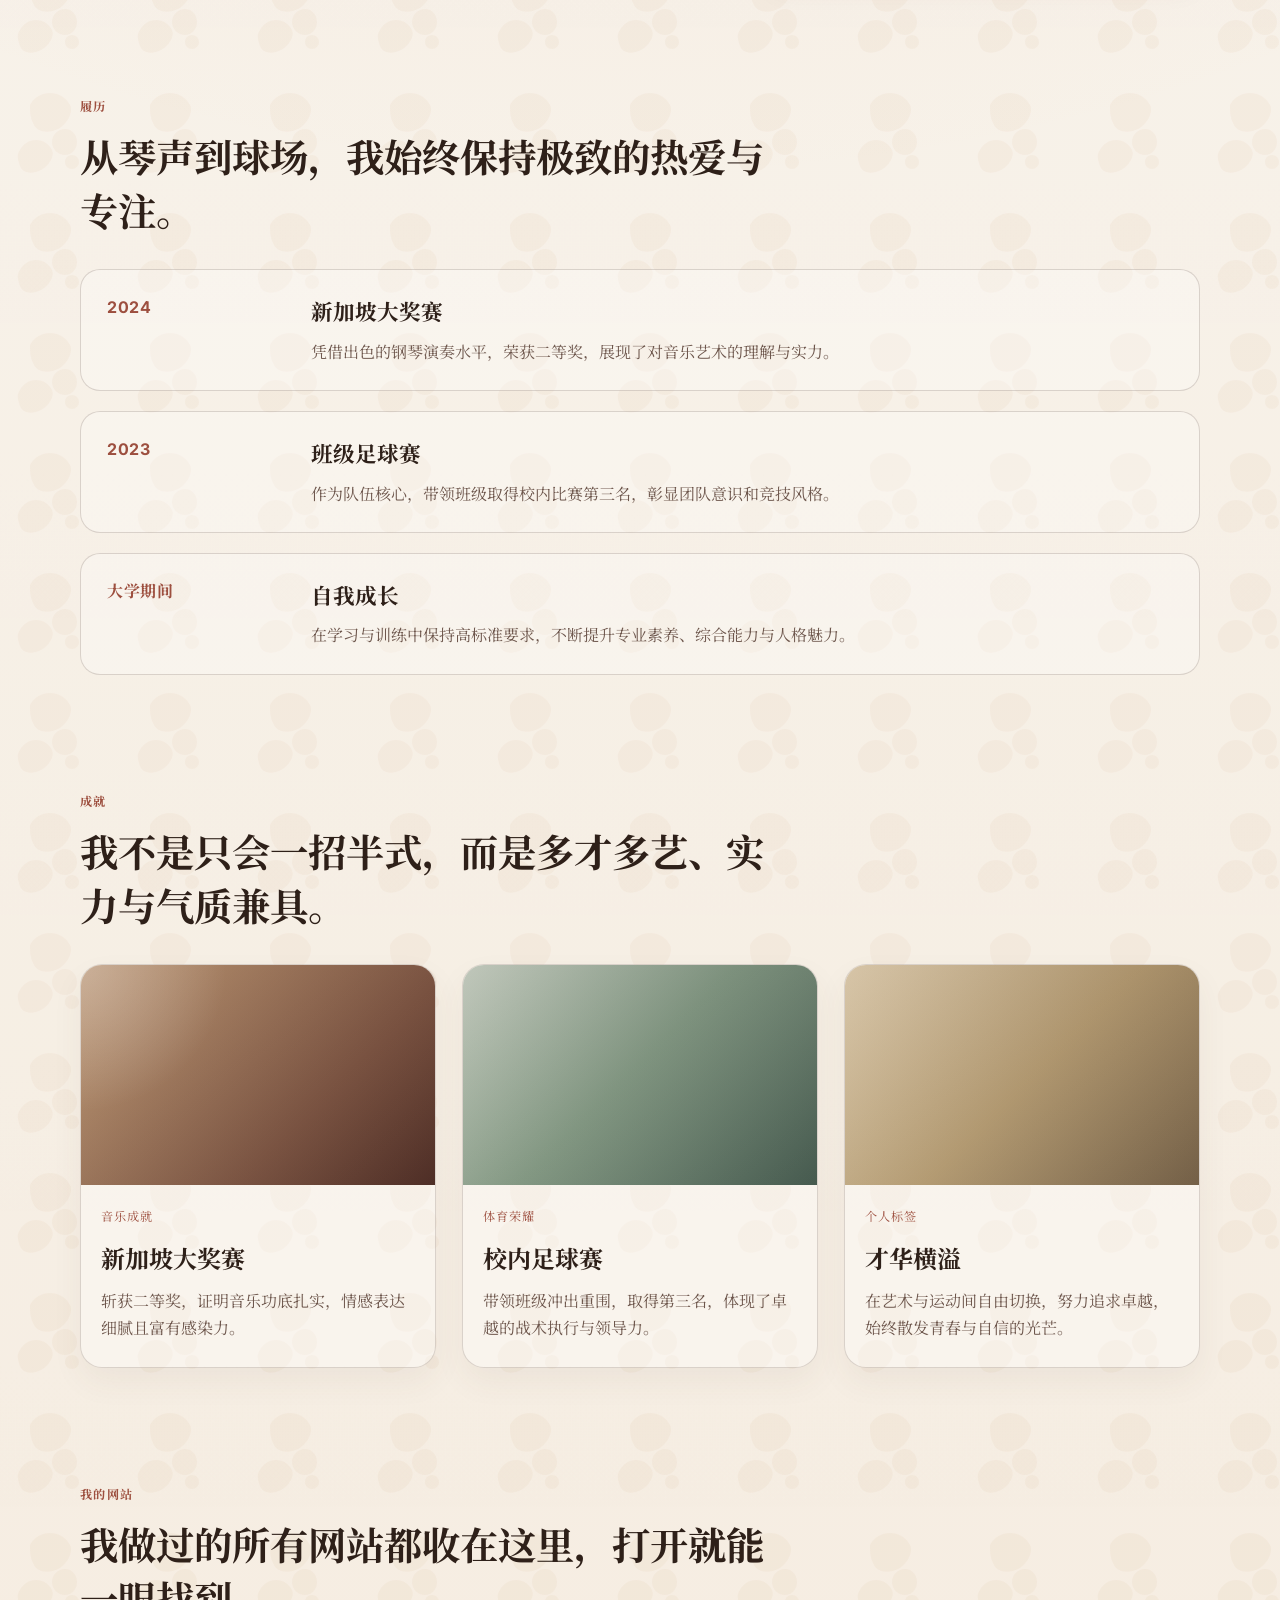
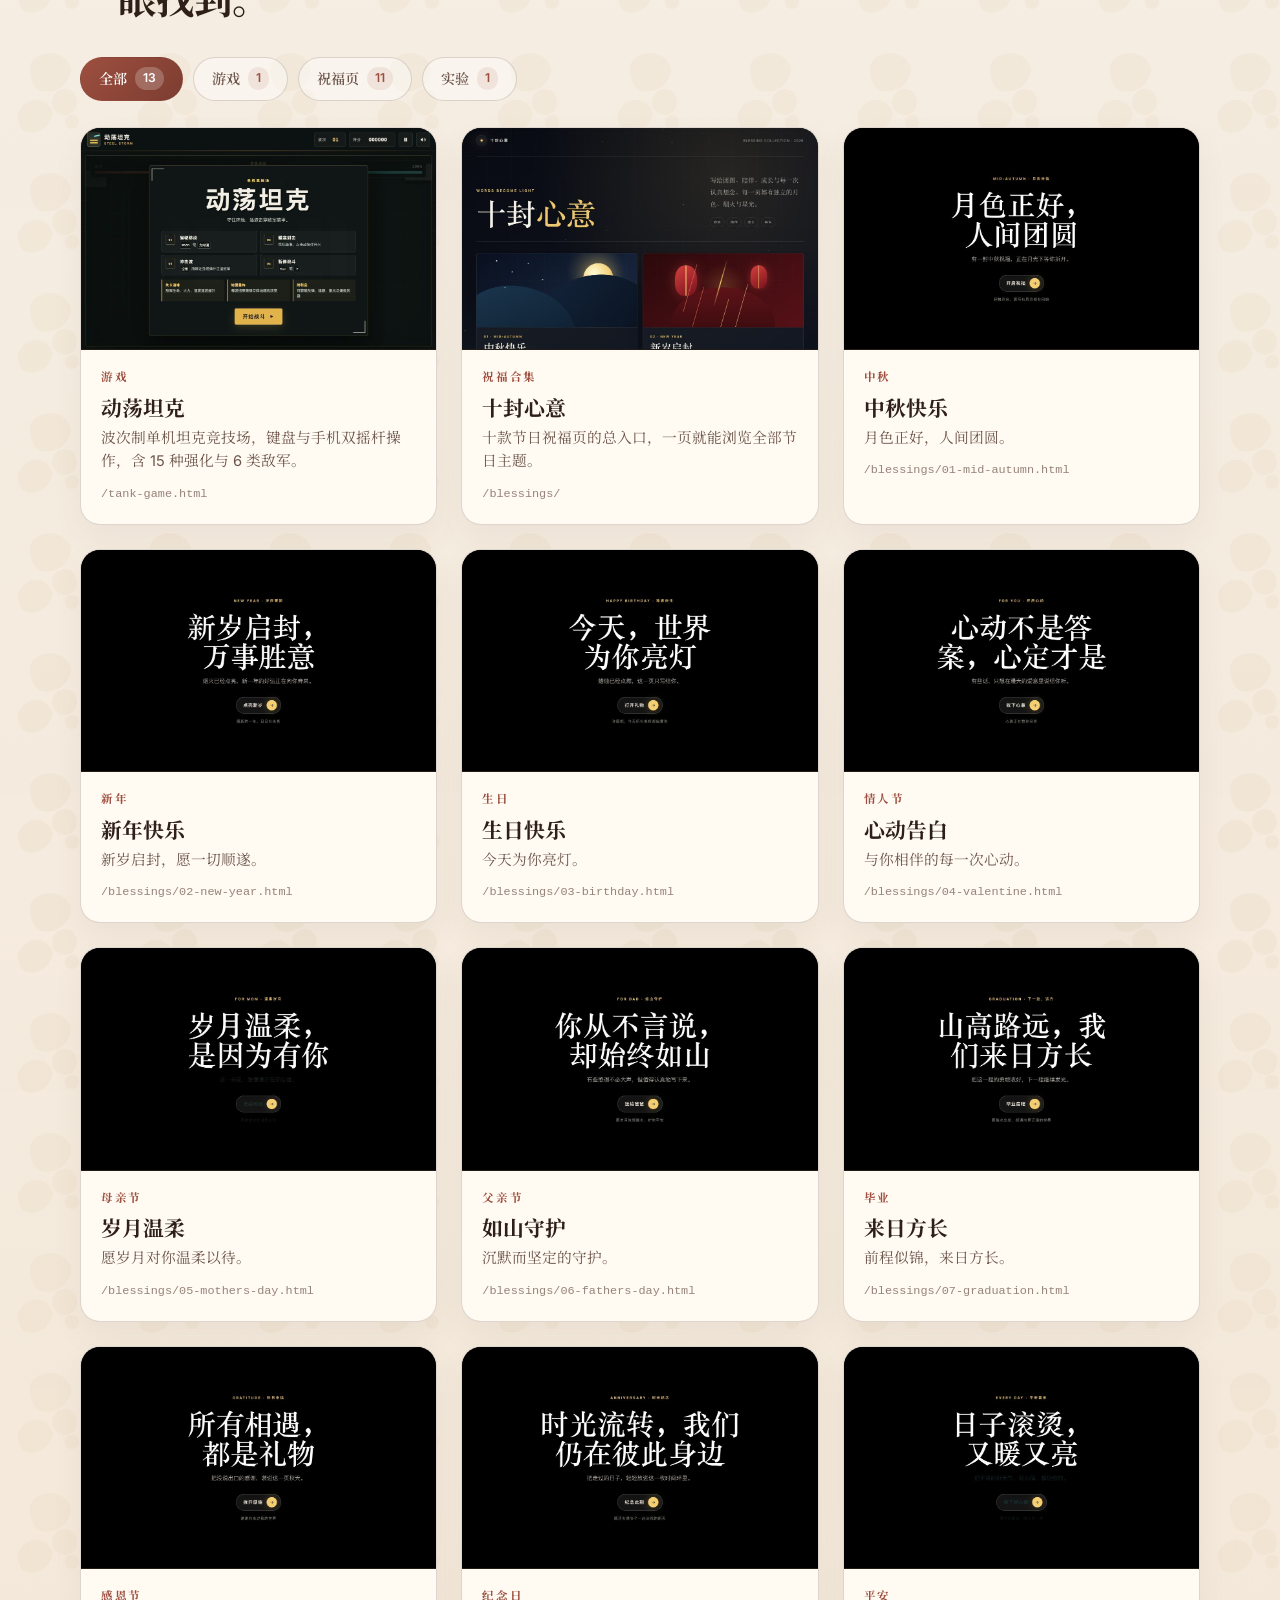
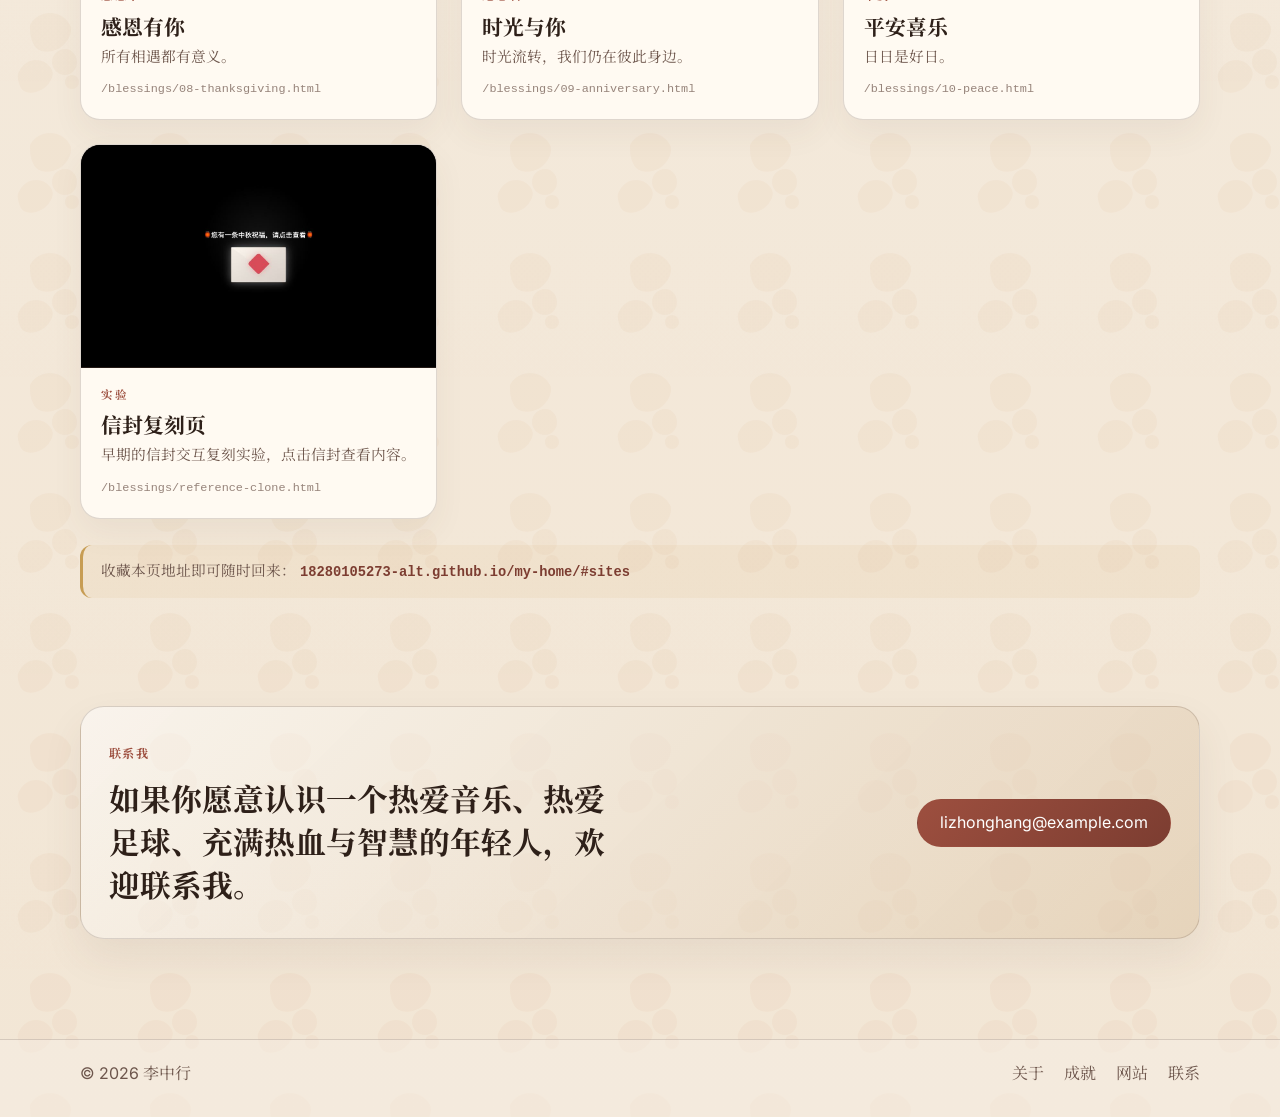
==== commit 5ed21019: "新增我的网站导航区块：主页集中展示全部 13 个网站" ====
--- a/index.html
+++ b/index.html
@@ -29,7 +29,7 @@
             <a href="#about">关于我</a>
             <a href="#experience">履历</a>
             <a href="#works">成就</a>
-            <a href="tank-game.html">坦克游戏</a>
+            <a href="#sites">我的网站</a>
             <a href="#contact">联系</a>
           </nav>
           <button class="menu-toggle" aria-label="菜单按钮">
@@ -54,6 +54,7 @@
               <div class="hero-note">“我不止会发光，我也会带人一起赢。”</div>
               <div class="cta-row">
                 <a class="btn btn-primary" href="#works">查看成就</a>
+                <a class="btn btn-secondary" href="#sites">我的网站</a>
                 <a class="btn btn-secondary" href="#contact">联系我</a>
               </div>
               <ul class="meta-list">
@@ -183,6 +184,244 @@
           </div>
         </section>
 
+        <section id="sites" class="sites-section">
+          <div class="container section-head reveal">
+            <p class="section-tag">我的网站</p>
+            <h2>我做过的所有网站都收在这里，打开就能一眼找到。</h2>
+          </div>
+          <div class="container">
+            <div class="sites-filter reveal" role="group" aria-label="按类型筛选网站">
+              <button class="filter-chip is-active" type="button" data-filter="all">
+                全部 <span>13</span>
+              </button>
+              <button class="filter-chip" type="button" data-filter="game">
+                游戏 <span>1</span>
+              </button>
+              <button class="filter-chip" type="button" data-filter="blessing">
+                祝福页 <span>11</span>
+              </button>
+              <button class="filter-chip" type="button" data-filter="lab">
+                实验 <span>1</span>
+              </button>
+            </div>
+
+            <div class="sites-grid reveal" id="sitesGrid">
+              <a class="site-card" href="tank-game.html" data-category="game">
+                <span class="site-thumb">
+                  <img
+                    src="assets/site-previews/tank-game.jpg"
+                    alt="动荡坦克游戏开始界面"
+                    loading="lazy"
+                  />
+                </span>
+                <span class="site-body">
+                  <span class="site-tag">游戏</span>
+                  <strong class="site-name">动荡坦克</strong>
+                  <span class="site-desc">波次制单机坦克竞技场，键盘与手机双摇杆操作，含 15 种强化与 6 类敌军。</span>
+                  <span class="site-path">/tank-game.html</span>
+                </span>
+              </a>
+
+              <a class="site-card" href="blessings/index.html" data-category="blessing">
+                <span class="site-thumb">
+                  <img
+                    src="assets/site-previews/blessings-index.jpg"
+                    alt="十封心意祝福合集页面"
+                    loading="lazy"
+                  />
+                </span>
+                <span class="site-body">
+                  <span class="site-tag">祝福合集</span>
+                  <strong class="site-name">十封心意</strong>
+                  <span class="site-desc">十款节日祝福页的总入口，一页就能浏览全部节日主题。</span>
+                  <span class="site-path">/blessings/</span>
+                </span>
+              </a>
+
+              <a class="site-card" href="blessings/01-mid-autumn.html" data-category="blessing">
+                <span class="site-thumb">
+                  <img
+                    src="assets/site-previews/01-mid-autumn.jpg"
+                    alt="中秋祝福页面"
+                    loading="lazy"
+                  />
+                </span>
+                <span class="site-body">
+                  <span class="site-tag">中秋</span>
+                  <strong class="site-name">中秋快乐</strong>
+                  <span class="site-desc">月色正好，人间团圆。</span>
+                  <span class="site-path">/blessings/01-mid-autumn.html</span>
+                </span>
+              </a>
+
+              <a class="site-card" href="blessings/02-new-year.html" data-category="blessing">
+                <span class="site-thumb">
+                  <img
+                    src="assets/site-previews/02-new-year.jpg"
+                    alt="新年祝福页面"
+                    loading="lazy"
+                  />
+                </span>
+                <span class="site-body">
+                  <span class="site-tag">新年</span>
+                  <strong class="site-name">新年快乐</strong>
+                  <span class="site-desc">新岁启封，愿一切顺遂。</span>
+                  <span class="site-path">/blessings/02-new-year.html</span>
+                </span>
+              </a>
+
+              <a class="site-card" href="blessings/03-birthday.html" data-category="blessing">
+                <span class="site-thumb">
+                  <img
+                    src="assets/site-previews/03-birthday.jpg"
+                    alt="生日祝福页面"
+                    loading="lazy"
+                  />
+                </span>
+                <span class="site-body">
+                  <span class="site-tag">生日</span>
+                  <strong class="site-name">生日快乐</strong>
+                  <span class="site-desc">今天为你亮灯。</span>
+                  <span class="site-path">/blessings/03-birthday.html</span>
+                </span>
+              </a>
+
+              <a class="site-card" href="blessings/04-valentine.html" data-category="blessing">
+                <span class="site-thumb">
+                  <img
+                    src="assets/site-previews/04-valentine.jpg"
+                    alt="情人节祝福页面"
+                    loading="lazy"
+                  />
+                </span>
+                <span class="site-body">
+                  <span class="site-tag">情人节</span>
+                  <strong class="site-name">心动告白</strong>
+                  <span class="site-desc">与你相伴的每一次心动。</span>
+                  <span class="site-path">/blessings/04-valentine.html</span>
+                </span>
+              </a>
+
+              <a class="site-card" href="blessings/05-mothers-day.html" data-category="blessing">
+                <span class="site-thumb">
+                  <img
+                    src="assets/site-previews/05-mothers-day.jpg"
+                    alt="母亲节祝福页面"
+                    loading="lazy"
+                  />
+                </span>
+                <span class="site-body">
+                  <span class="site-tag">母亲节</span>
+                  <strong class="site-name">岁月温柔</strong>
+                  <span class="site-desc">愿岁月对你温柔以待。</span>
+                  <span class="site-path">/blessings/05-mothers-day.html</span>
+                </span>
+              </a>
+
+              <a class="site-card" href="blessings/06-fathers-day.html" data-category="blessing">
+                <span class="site-thumb">
+                  <img
+                    src="assets/site-previews/06-fathers-day.jpg"
+                    alt="父亲节祝福页面"
+                    loading="lazy"
+                  />
+                </span>
+                <span class="site-body">
+                  <span class="site-tag">父亲节</span>
+                  <strong class="site-name">如山守护</strong>
+                  <span class="site-desc">沉默而坚定的守护。</span>
+                  <span class="site-path">/blessings/06-fathers-day.html</span>
+                </span>
+              </a>
+
+              <a class="site-card" href="blessings/07-graduation.html" data-category="blessing">
+                <span class="site-thumb">
+                  <img
+                    src="assets/site-previews/07-graduation.jpg"
+                    alt="毕业祝福页面"
+                    loading="lazy"
+                  />
+                </span>
+                <span class="site-body">
+                  <span class="site-tag">毕业</span>
+                  <strong class="site-name">来日方长</strong>
+                  <span class="site-desc">前程似锦，来日方长。</span>
+                  <span class="site-path">/blessings/07-graduation.html</span>
+                </span>
+              </a>
+
+              <a class="site-card" href="blessings/08-thanksgiving.html" data-category="blessing">
+                <span class="site-thumb">
+                  <img
+                    src="assets/site-previews/08-thanksgiving.jpg"
+                    alt="感恩节祝福页面"
+                    loading="lazy"
+                  />
+                </span>
+                <span class="site-body">
+                  <span class="site-tag">感恩节</span>
+                  <strong class="site-name">感恩有你</strong>
+                  <span class="site-desc">所有相遇都有意义。</span>
+                  <span class="site-path">/blessings/08-thanksgiving.html</span>
+                </span>
+              </a>
+
+              <a class="site-card" href="blessings/09-anniversary.html" data-category="blessing">
+                <span class="site-thumb">
+                  <img
+                    src="assets/site-previews/09-anniversary.jpg"
+                    alt="周年纪念祝福页面"
+                    loading="lazy"
+                  />
+                </span>
+                <span class="site-body">
+                  <span class="site-tag">纪念日</span>
+                  <strong class="site-name">时光与你</strong>
+                  <span class="site-desc">时光流转，我们仍在彼此身边。</span>
+                  <span class="site-path">/blessings/09-anniversary.html</span>
+                </span>
+              </a>
+
+              <a class="site-card" href="blessings/10-peace.html" data-category="blessing">
+                <span class="site-thumb">
+                  <img
+                    src="assets/site-previews/10-peace.jpg"
+                    alt="平安祝福页面"
+                    loading="lazy"
+                  />
+                </span>
+                <span class="site-body">
+                  <span class="site-tag">平安</span>
+                  <strong class="site-name">平安喜乐</strong>
+                  <span class="site-desc">日日是好日。</span>
+                  <span class="site-path">/blessings/10-peace.html</span>
+                </span>
+              </a>
+
+              <a class="site-card" href="blessings/reference-clone.html" data-category="lab">
+                <span class="site-thumb">
+                  <img
+                    src="assets/site-previews/reference-clone.jpg"
+                    alt="信封复刻实验页面"
+                    loading="lazy"
+                  />
+                </span>
+                <span class="site-body">
+                  <span class="site-tag">实验</span>
+                  <strong class="site-name">信封复刻页</strong>
+                  <span class="site-desc">早期的信封交互复刻实验，点击信封查看内容。</span>
+                  <span class="site-path">/blessings/reference-clone.html</span>
+                </span>
+              </a>
+            </div>
+
+            <p class="sites-note reveal">
+              收藏本页地址即可随时回来：
+              <strong>18280105273-alt.github.io/my-home/#sites</strong>
+            </p>
+          </div>
+        </section>
+
         <section id="contact" class="contact-section">
           <div class="container contact-box reveal">
             <div>
@@ -200,6 +439,7 @@
           <div class="footer-links">
             <a href="#about">关于</a>
             <a href="#works">成就</a>
+            <a href="#sites">网站</a>
             <a href="#contact">联系</a>
           </div>
         </div>
--- a/styles.css
+++ b/styles.css
@@ -424,7 +424,8 @@
 
 .info-section,
 .timeline-section,
-.works-section {
+.works-section,
+.sites-section {
   padding: 92px 0 20px;
 }
 
@@ -611,6 +612,152 @@
   color: var(--muted);
 }
 
+.sites-filter {
+  display: flex;
+  flex-wrap: wrap;
+  gap: 10px;
+  margin-bottom: 26px;
+}
+
+.filter-chip {
+  display: inline-flex;
+  align-items: center;
+  gap: 8px;
+  padding: 9px 18px;
+  border: 1px solid var(--line);
+  border-radius: 999px;
+  background: rgba(255, 255, 255, 0.42);
+  color: var(--muted);
+  font-size: 0.88rem;
+  font-weight: 600;
+  cursor: pointer;
+  transition: border-color 0.25s ease, background 0.25s ease, color 0.25s ease, transform 0.25s ease;
+}
+
+.filter-chip span {
+  padding: 1px 8px;
+  border-radius: 999px;
+  background: rgba(157, 79, 63, 0.1);
+  color: var(--primary);
+  font-size: 0.76rem;
+}
+
+.filter-chip:hover,
+.filter-chip:focus-visible {
+  border-color: rgba(157, 79, 63, 0.4);
+  transform: translateY(-1px);
+}
+
+.filter-chip.is-active {
+  background: linear-gradient(135deg, var(--primary), var(--primary-deep));
+  border-color: transparent;
+  color: #fff;
+}
+
+.filter-chip.is-active span {
+  background: rgba(255, 255, 255, 0.22);
+  color: #fff;
+}
+
+.sites-grid {
+  display: grid;
+  grid-template-columns: repeat(3, minmax(0, 1fr));
+  gap: 24px;
+}
+
+.site-card {
+  display: flex;
+  flex-direction: column;
+  overflow: hidden;
+  border: 1px solid var(--line);
+  border-radius: 20px;
+  background: var(--card);
+  box-shadow: 0 14px 32px rgba(85, 61, 48, 0.06);
+  transition: transform 0.28s ease, box-shadow 0.28s ease, border-color 0.28s ease;
+}
+
+.site-card:hover,
+.site-card:focus-visible {
+  transform: translateY(-4px);
+  border-color: rgba(157, 79, 63, 0.32);
+  box-shadow: 0 22px 44px rgba(85, 61, 48, 0.14);
+}
+
+.site-card.is-hidden {
+  display: none;
+}
+
+.site-thumb {
+  display: block;
+  aspect-ratio: 1100 / 688;
+  overflow: hidden;
+  border-bottom: 1px solid var(--line);
+  background: #1c1512;
+}
+
+.site-thumb img {
+  width: 100%;
+  height: 100%;
+  object-fit: cover;
+  object-position: top center;
+  transition: transform 0.4s ease;
+}
+
+.site-card:hover .site-thumb img {
+  transform: scale(1.03);
+}
+
+.site-body {
+  display: flex;
+  flex-direction: column;
+  gap: 6px;
+  padding: 18px 20px 20px;
+}
+
+.site-tag {
+  color: var(--primary);
+  font-size: 0.72rem;
+  font-weight: 700;
+  letter-spacing: 0.14em;
+}
+
+.site-name {
+  font-family: "Noto Serif SC", serif;
+  font-size: 1.3rem;
+  line-height: 1.3;
+}
+
+.site-desc {
+  color: var(--muted);
+  font-size: 0.92rem;
+  line-height: 1.6;
+}
+
+.site-path {
+  margin-top: 4px;
+  color: rgba(109, 86, 76, 0.72);
+  font-family: "SFMono-Regular", Consolas, monospace;
+  font-size: 0.74rem;
+  word-break: break-all;
+}
+
+.sites-note {
+  margin-top: 26px;
+  padding: 14px 18px;
+  border-left: 3px solid var(--gold);
+  border-radius: 12px;
+  background: rgba(199, 157, 84, 0.08);
+  color: var(--muted);
+  font-size: 0.92rem;
+}
+
+.sites-note strong {
+  color: var(--primary-deep);
+  font-family: "SFMono-Regular", Consolas, monospace;
+  font-size: 0.86rem;
+  word-break: break-all;
+}
+
 .contact-section {
   padding: 88px 0 100px;
 }
@@ -675,6 +822,10 @@
 
   .works-grid {
     grid-template-columns: 1fr;
+  }
+
+  .sites-grid {
+    grid-template-columns: repeat(2, minmax(0, 1fr));
   }
 
   .contact-box {
@@ -728,6 +879,20 @@
     grid-template-columns: 1fr;
   }
 
+  .sites-grid {
+    grid-template-columns: 1fr;
+    gap: 18px;
+  }
+
+  .sites-filter {
+    gap: 8px;
+  }
+
+  .filter-chip {
+    padding: 8px 14px;
+    font-size: 0.82rem;
+  }
+
   .footer-inner {
     flex-direction: column;
     align-items: flex-start;
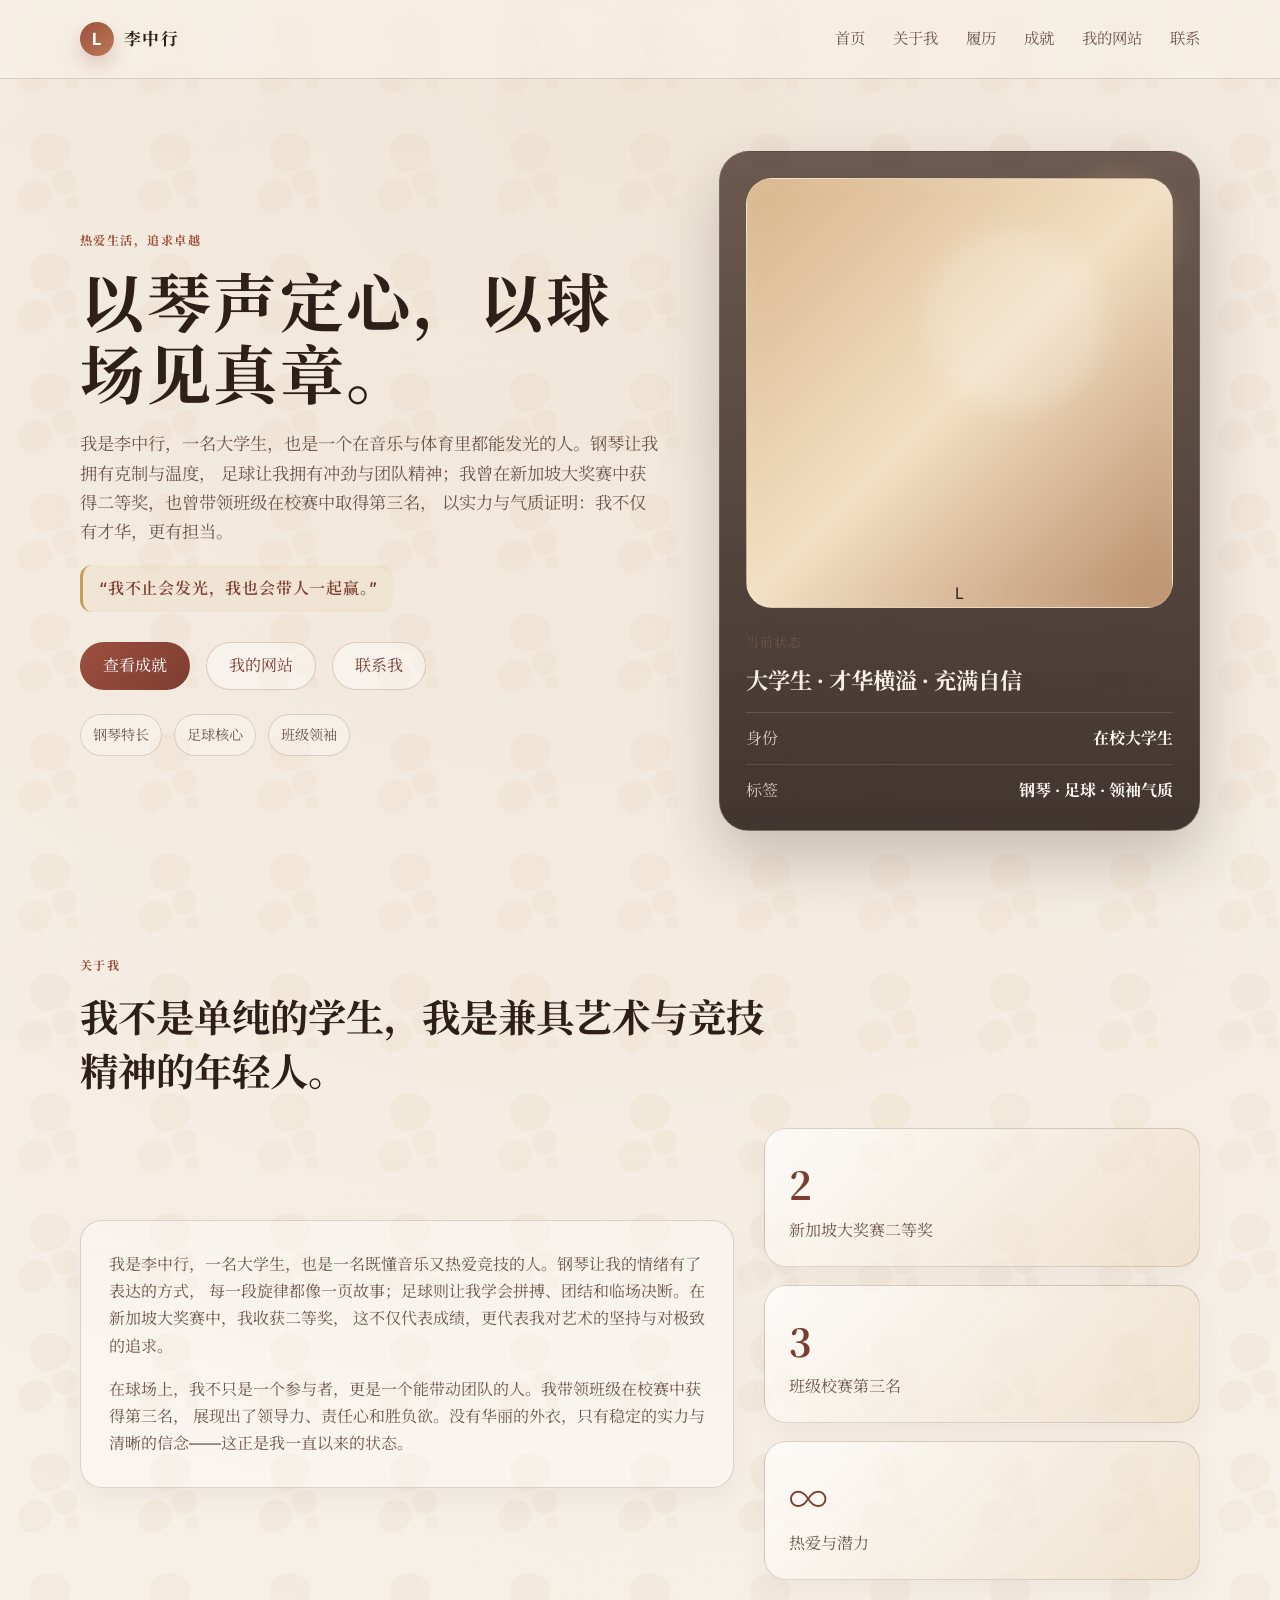
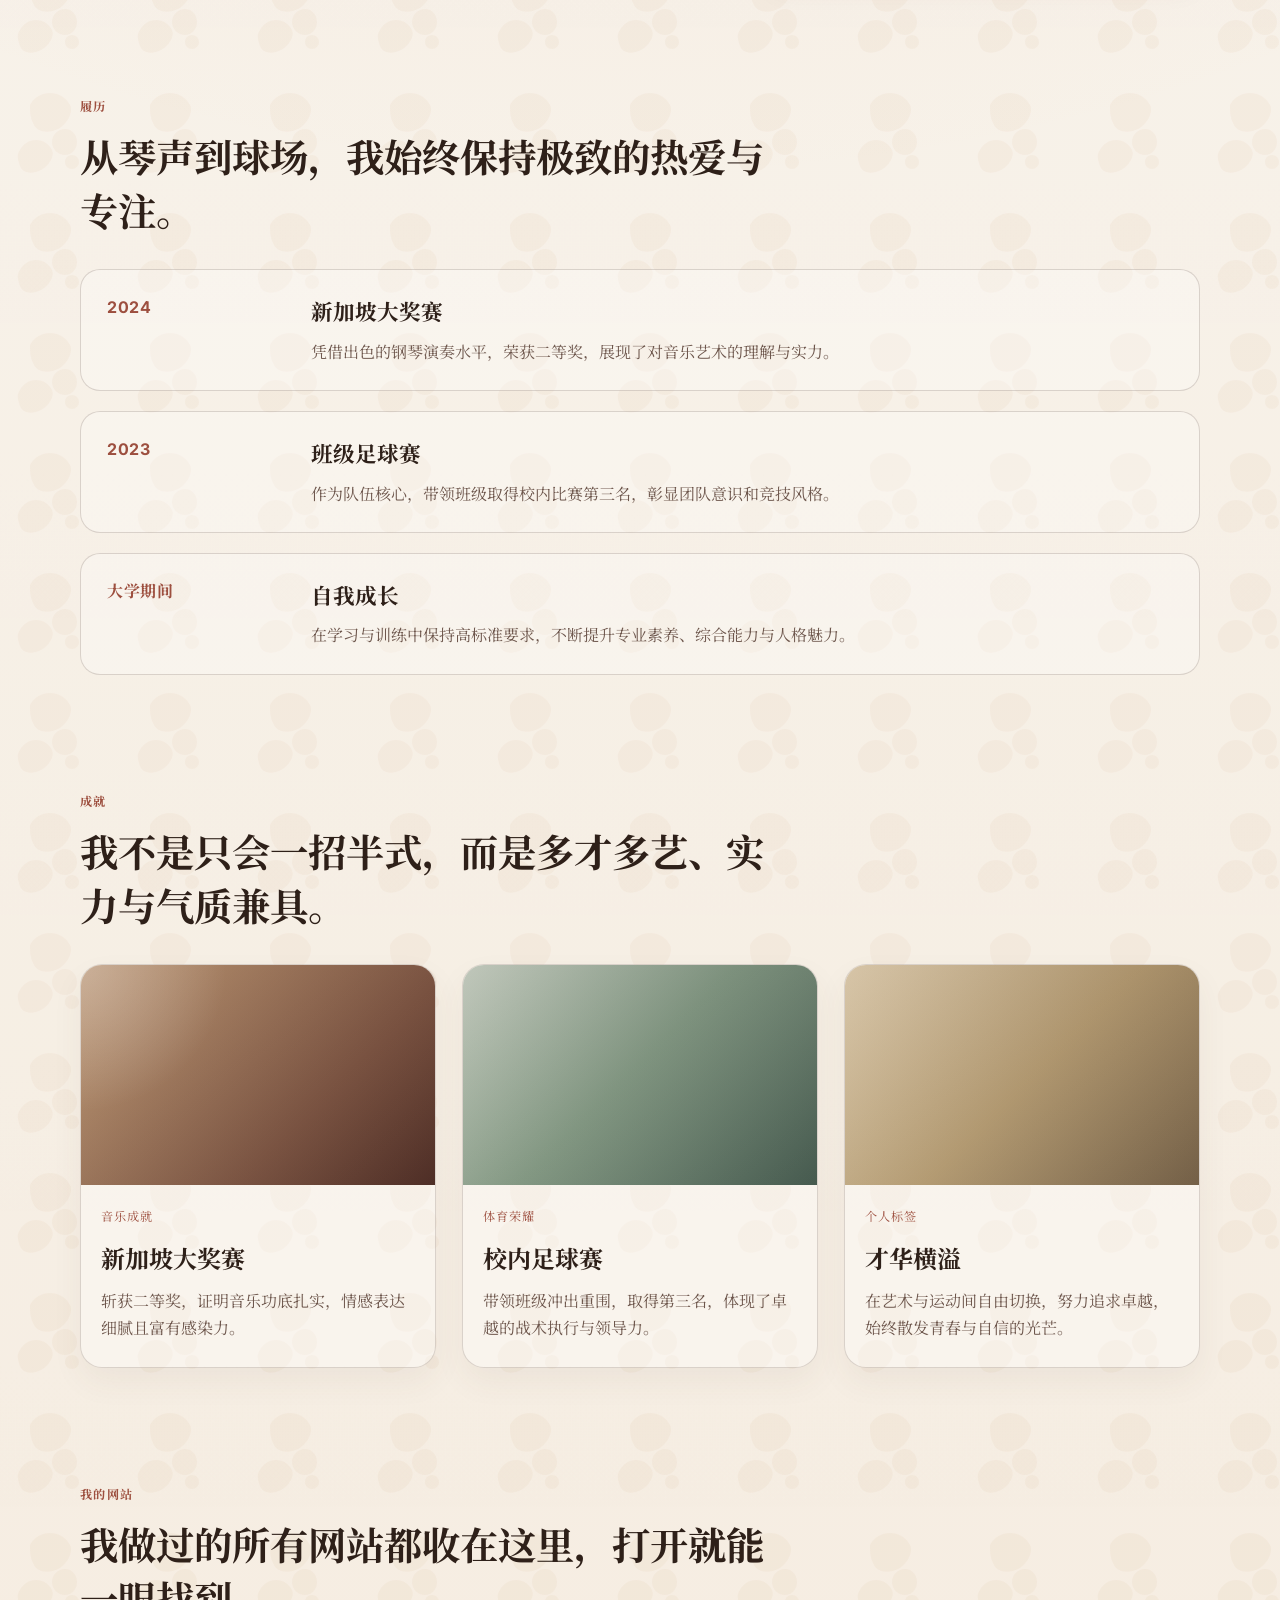
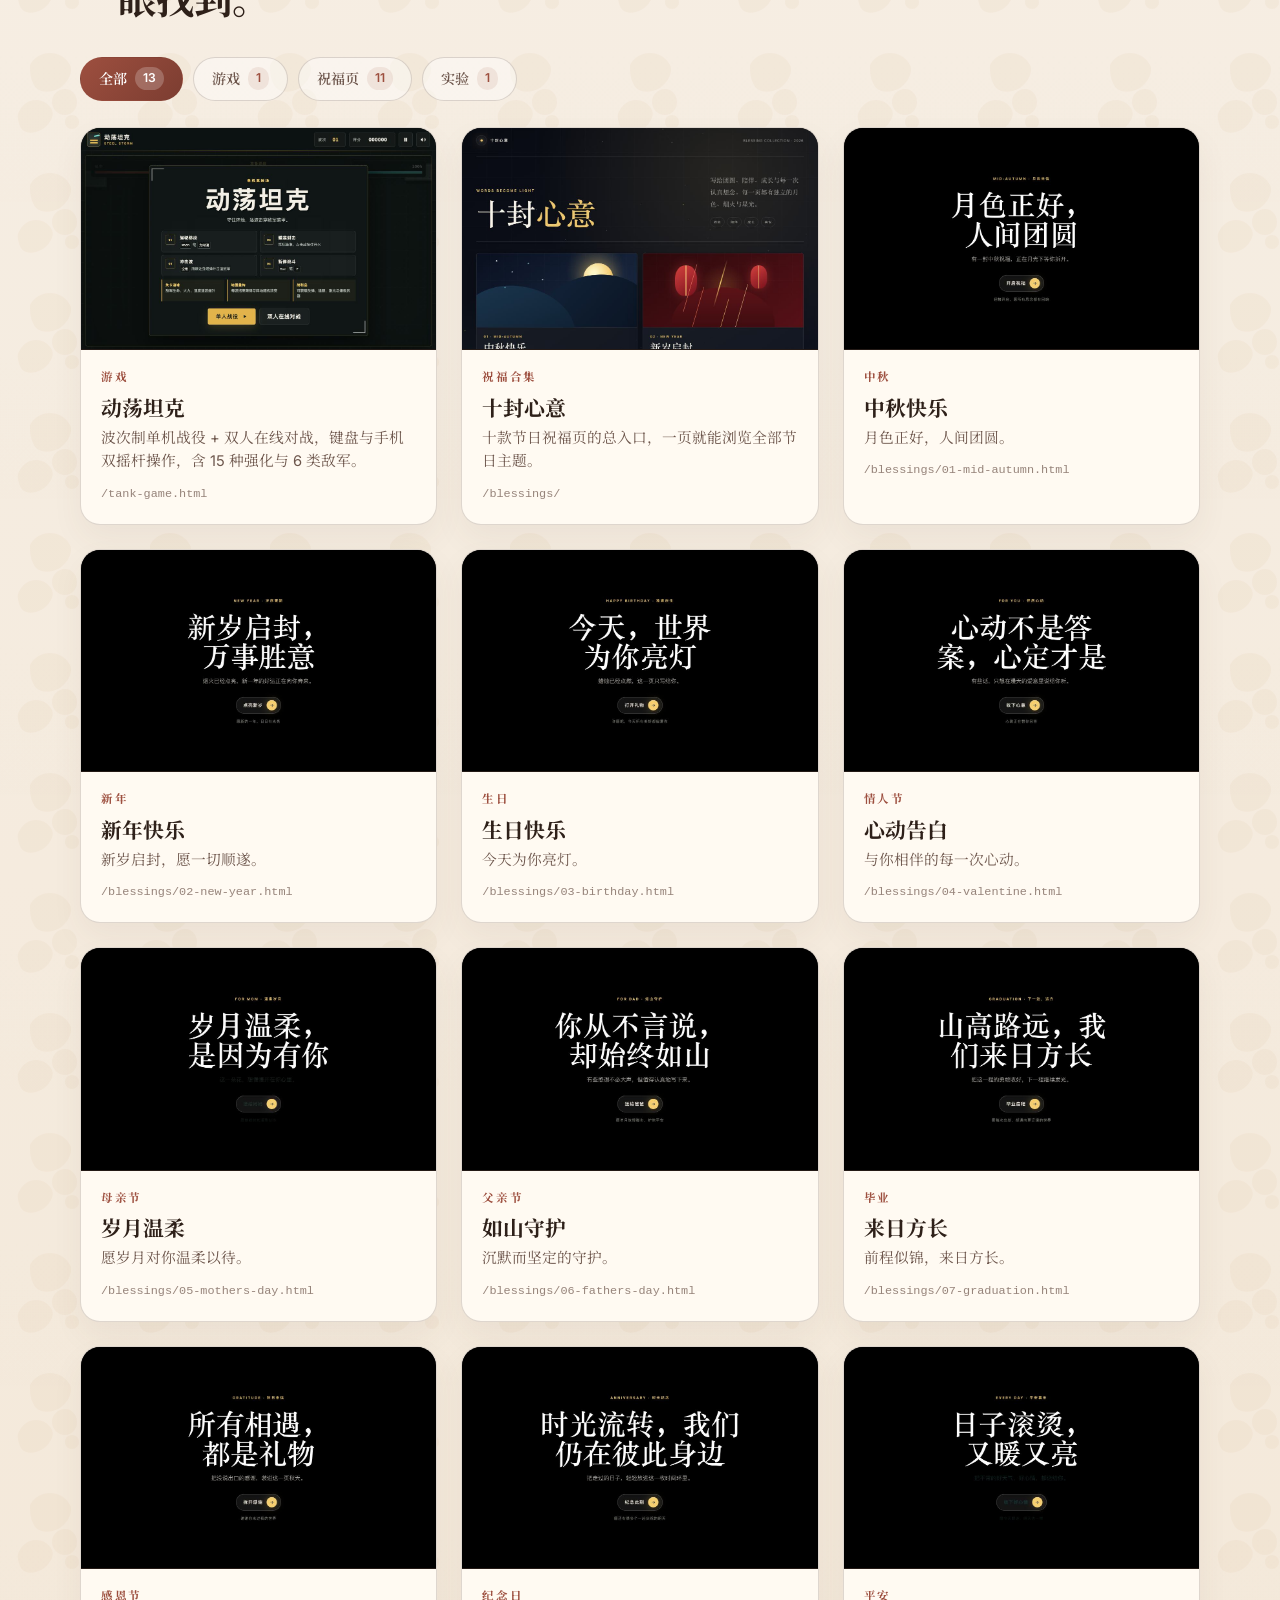
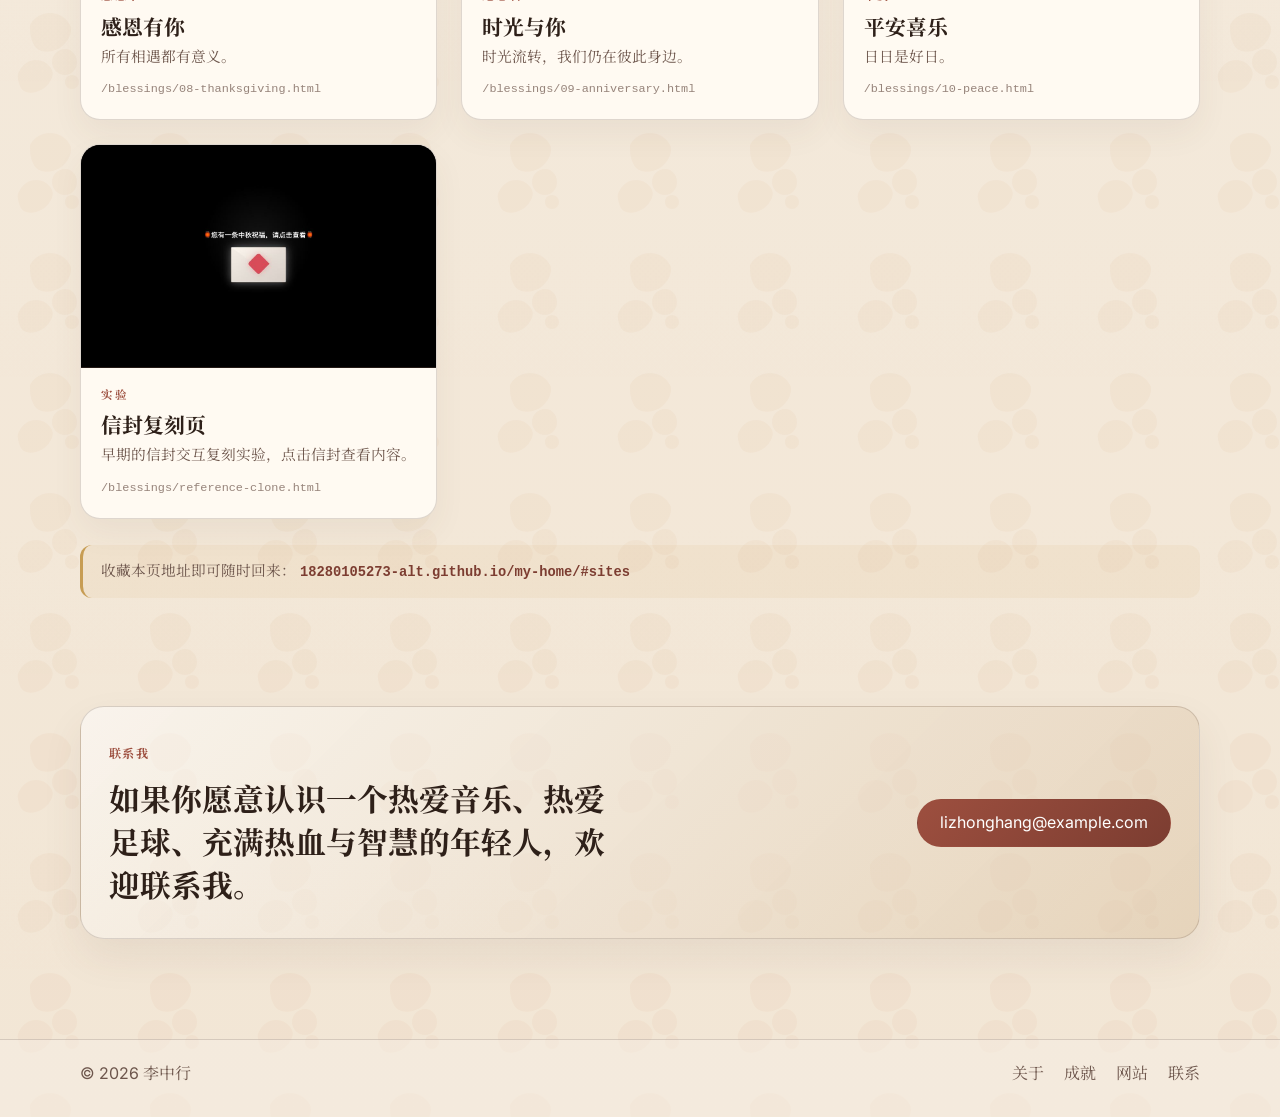
==== commit 9208e86c: "动荡坦克新增双人在线对战：房间码匹配、公共中继同步与回合制对局" ====
--- a/index.html
+++ b/index.html
@@ -217,7 +217,7 @@
                 <span class="site-body">
                   <span class="site-tag">游戏</span>
                   <strong class="site-name">动荡坦克</strong>
-                  <span class="site-desc">波次制单机坦克竞技场，键盘与手机双摇杆操作，含 15 种强化与 6 类敌军。</span>
+                  <span class="site-desc">波次制单机战役 + 双人在线对战，键盘与手机双摇杆操作，含 15 种强化与 6 类敌军。</span>
                   <span class="site-path">/tank-game.html</span>
                 </span>
               </a>
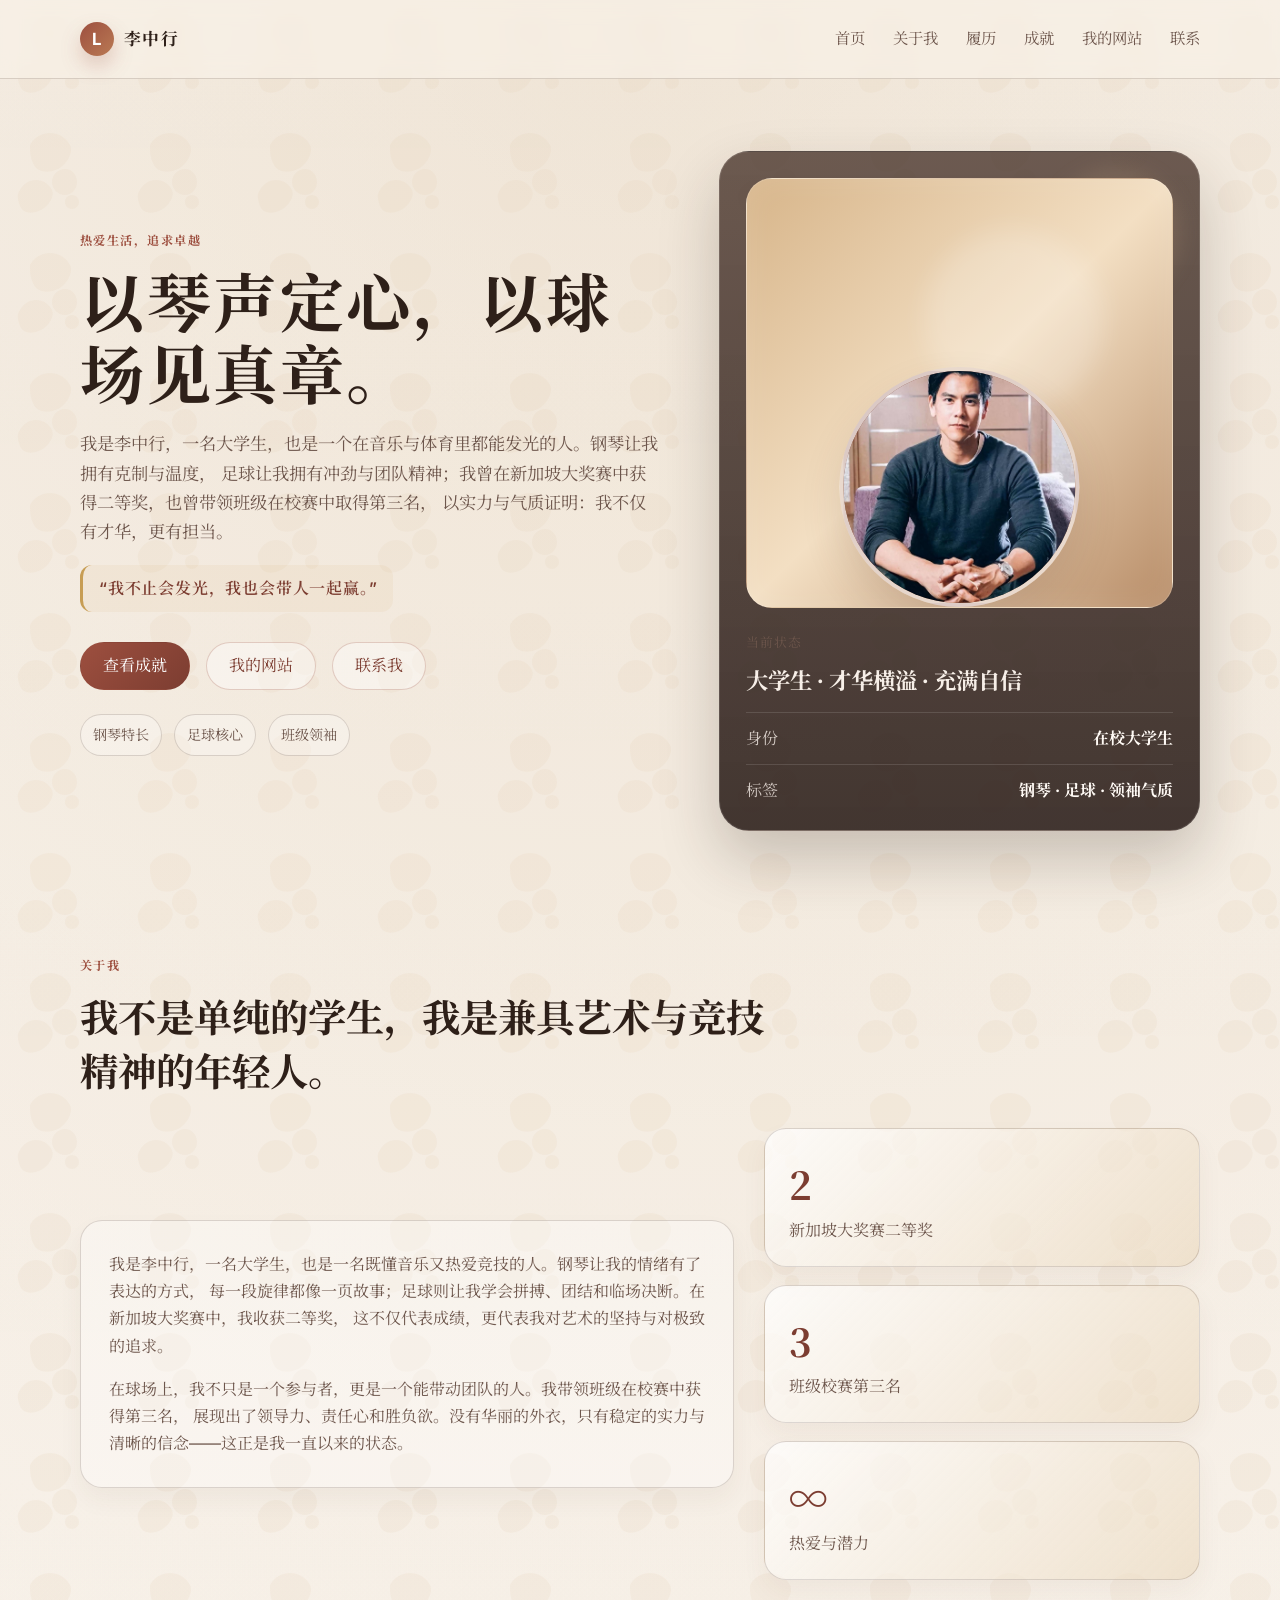
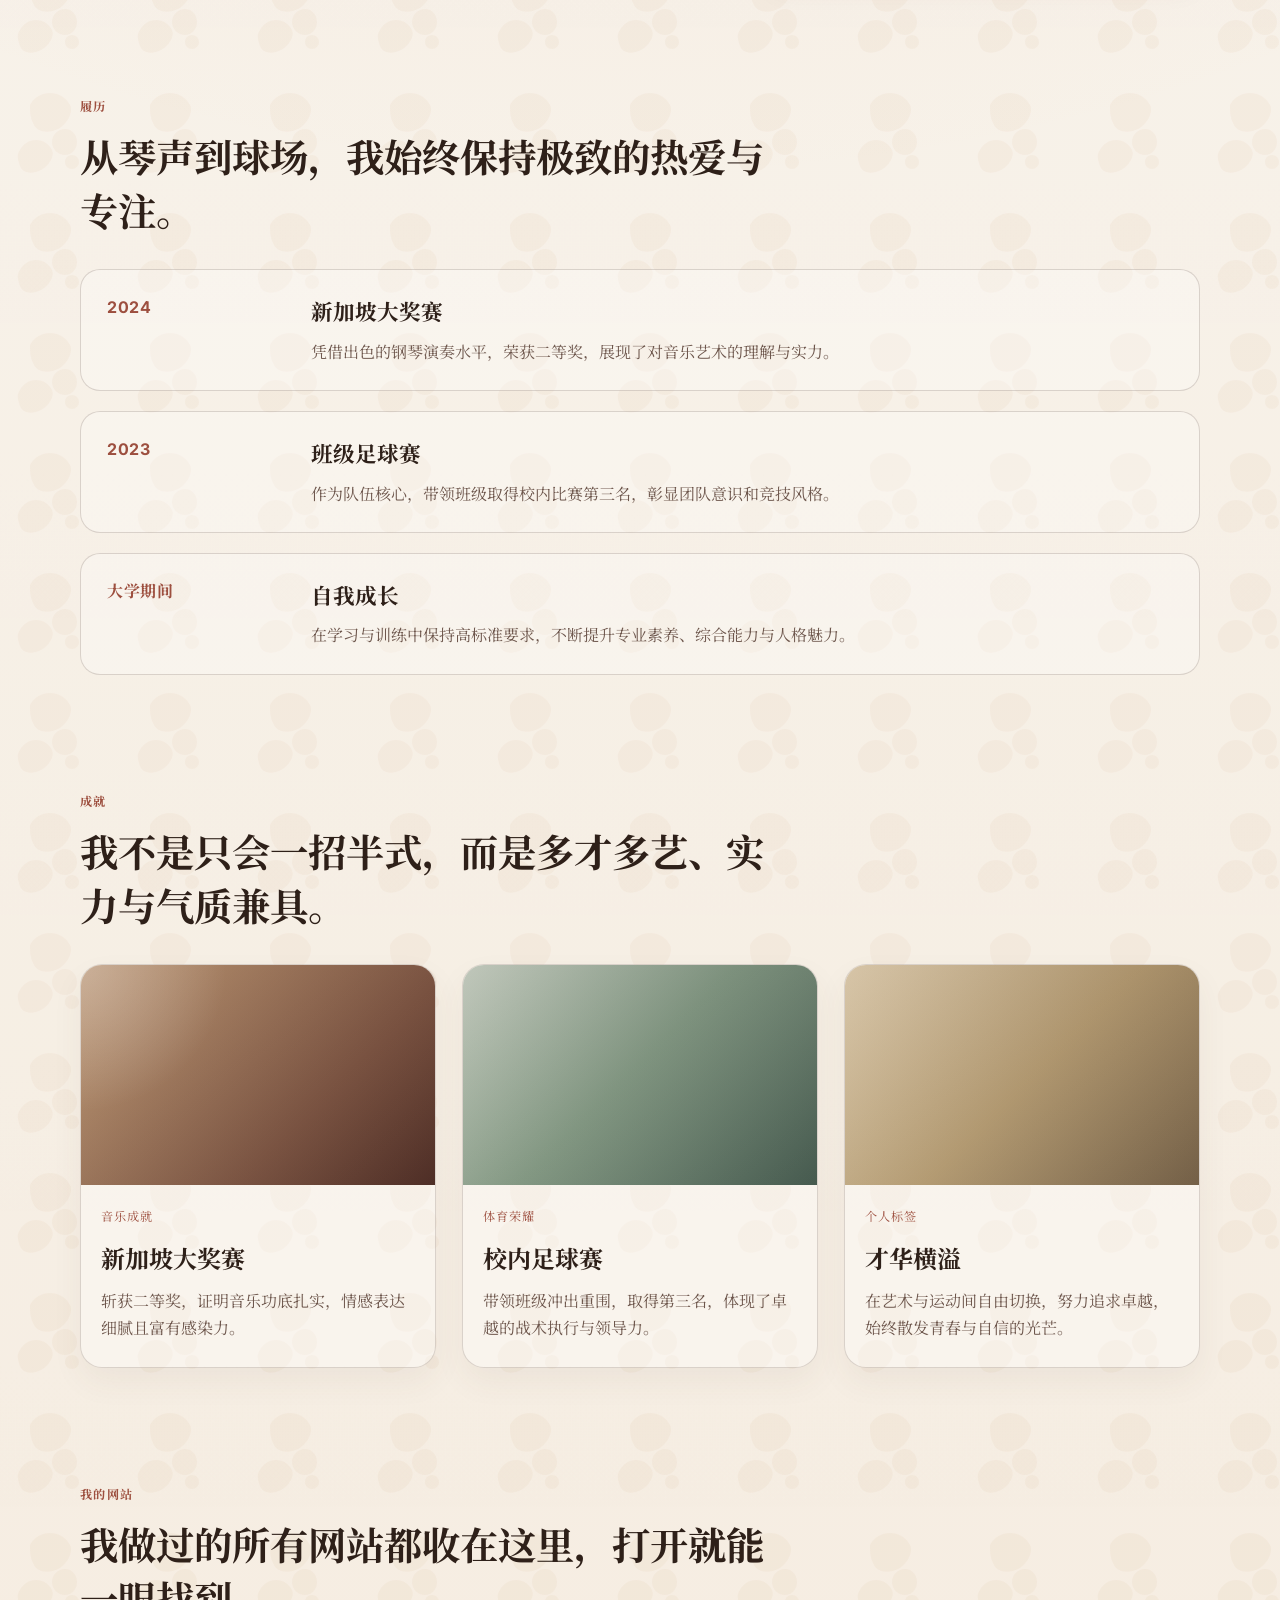
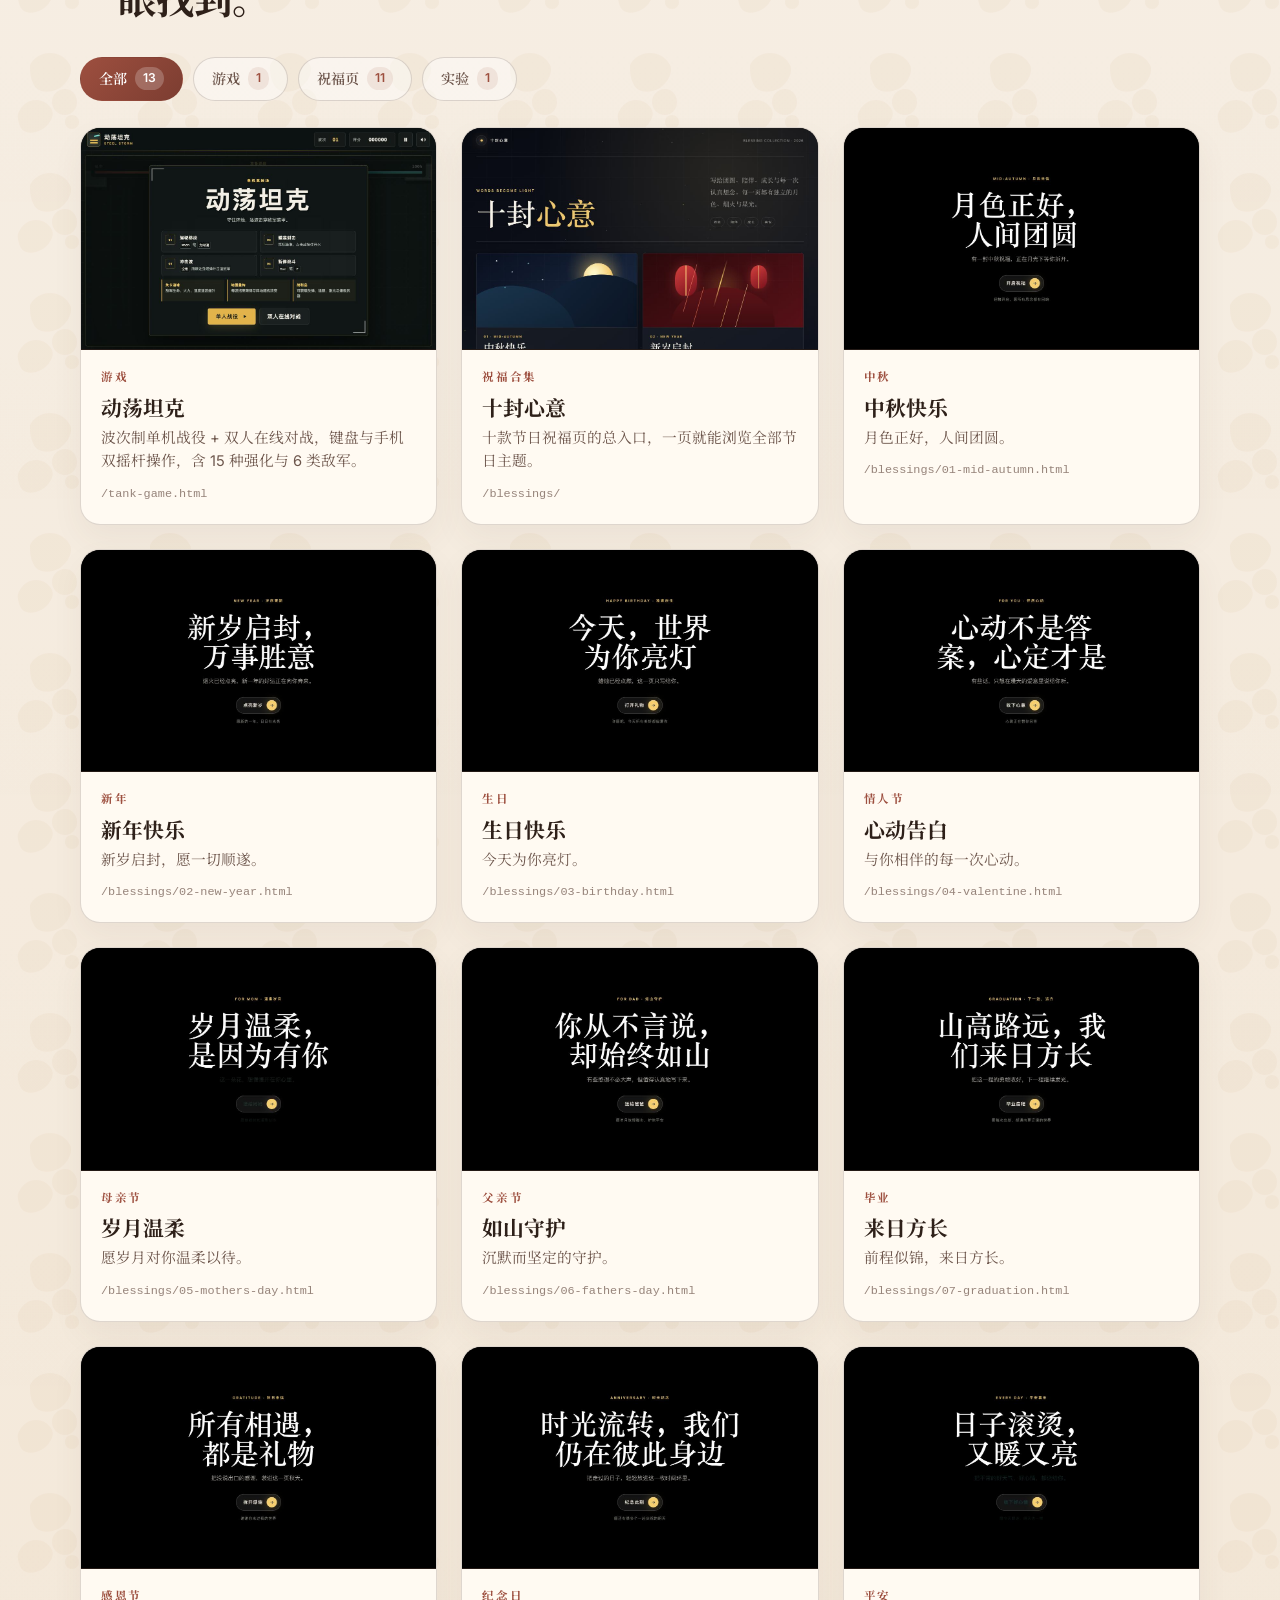
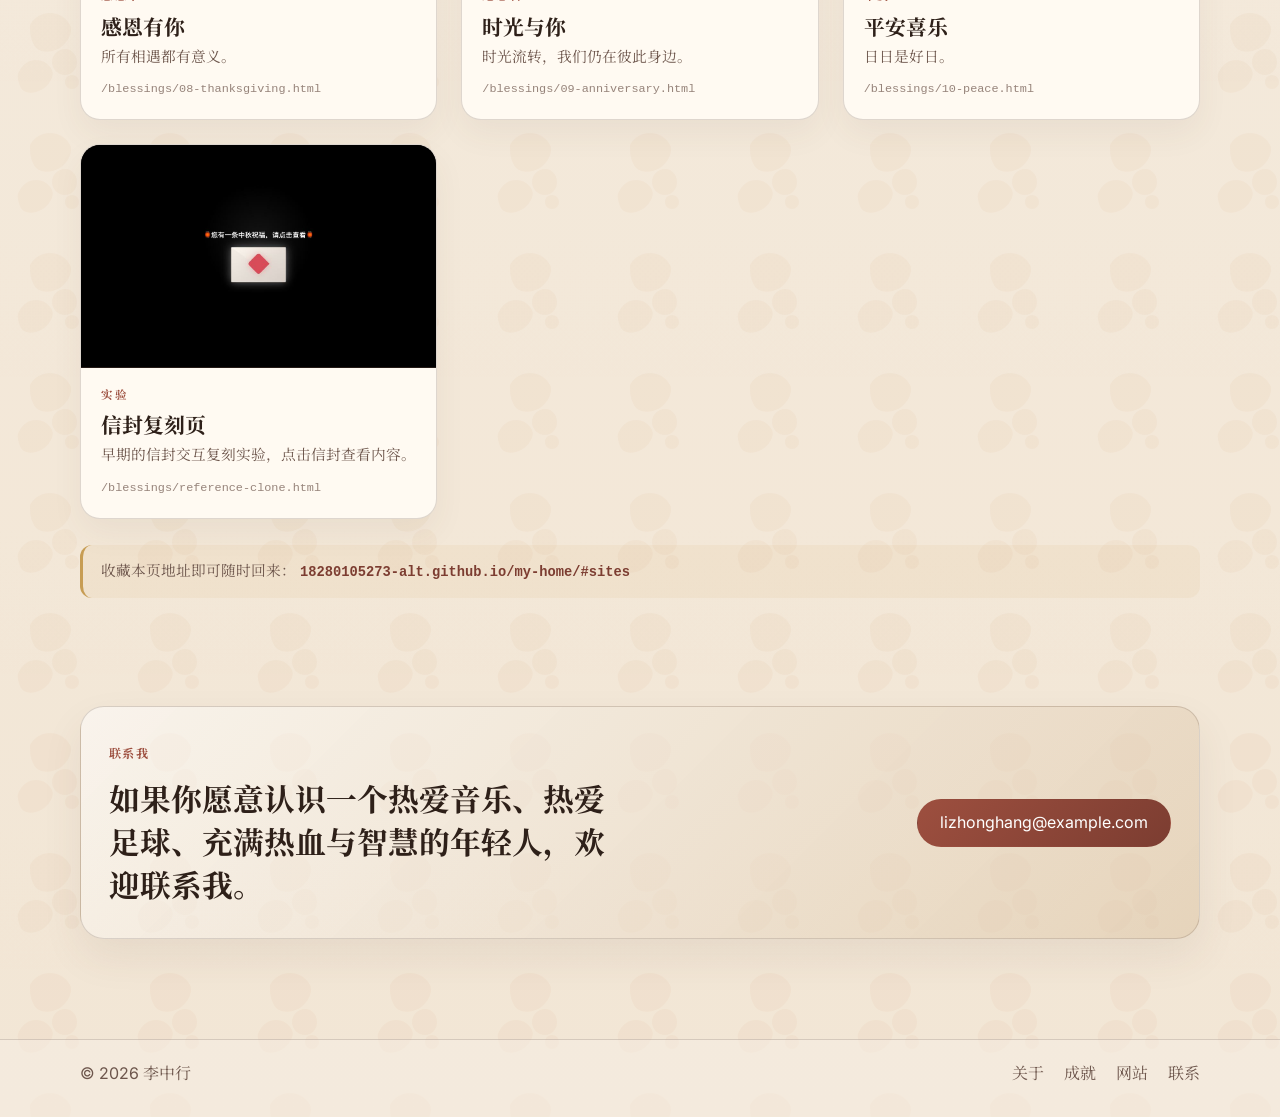
==== commit 6906f707: "修复个人主页头像显示" ====
--- a/index.html
+++ b/index.html
@@ -68,7 +68,11 @@
               <div class="portrait-frame">
                 <div class="portrait-glow"></div>
                 <div class="portrait-figure">
-                  <div class="avatar-circle">L</div>
+                  <img
+                    class="avatar-photo"
+                    src="02330333620a4a6ba2247364ca0a85d2.jpeg"
+                    alt="李中行照片"
+                  />
                 </div>
               </div>
               <div class="card-info">
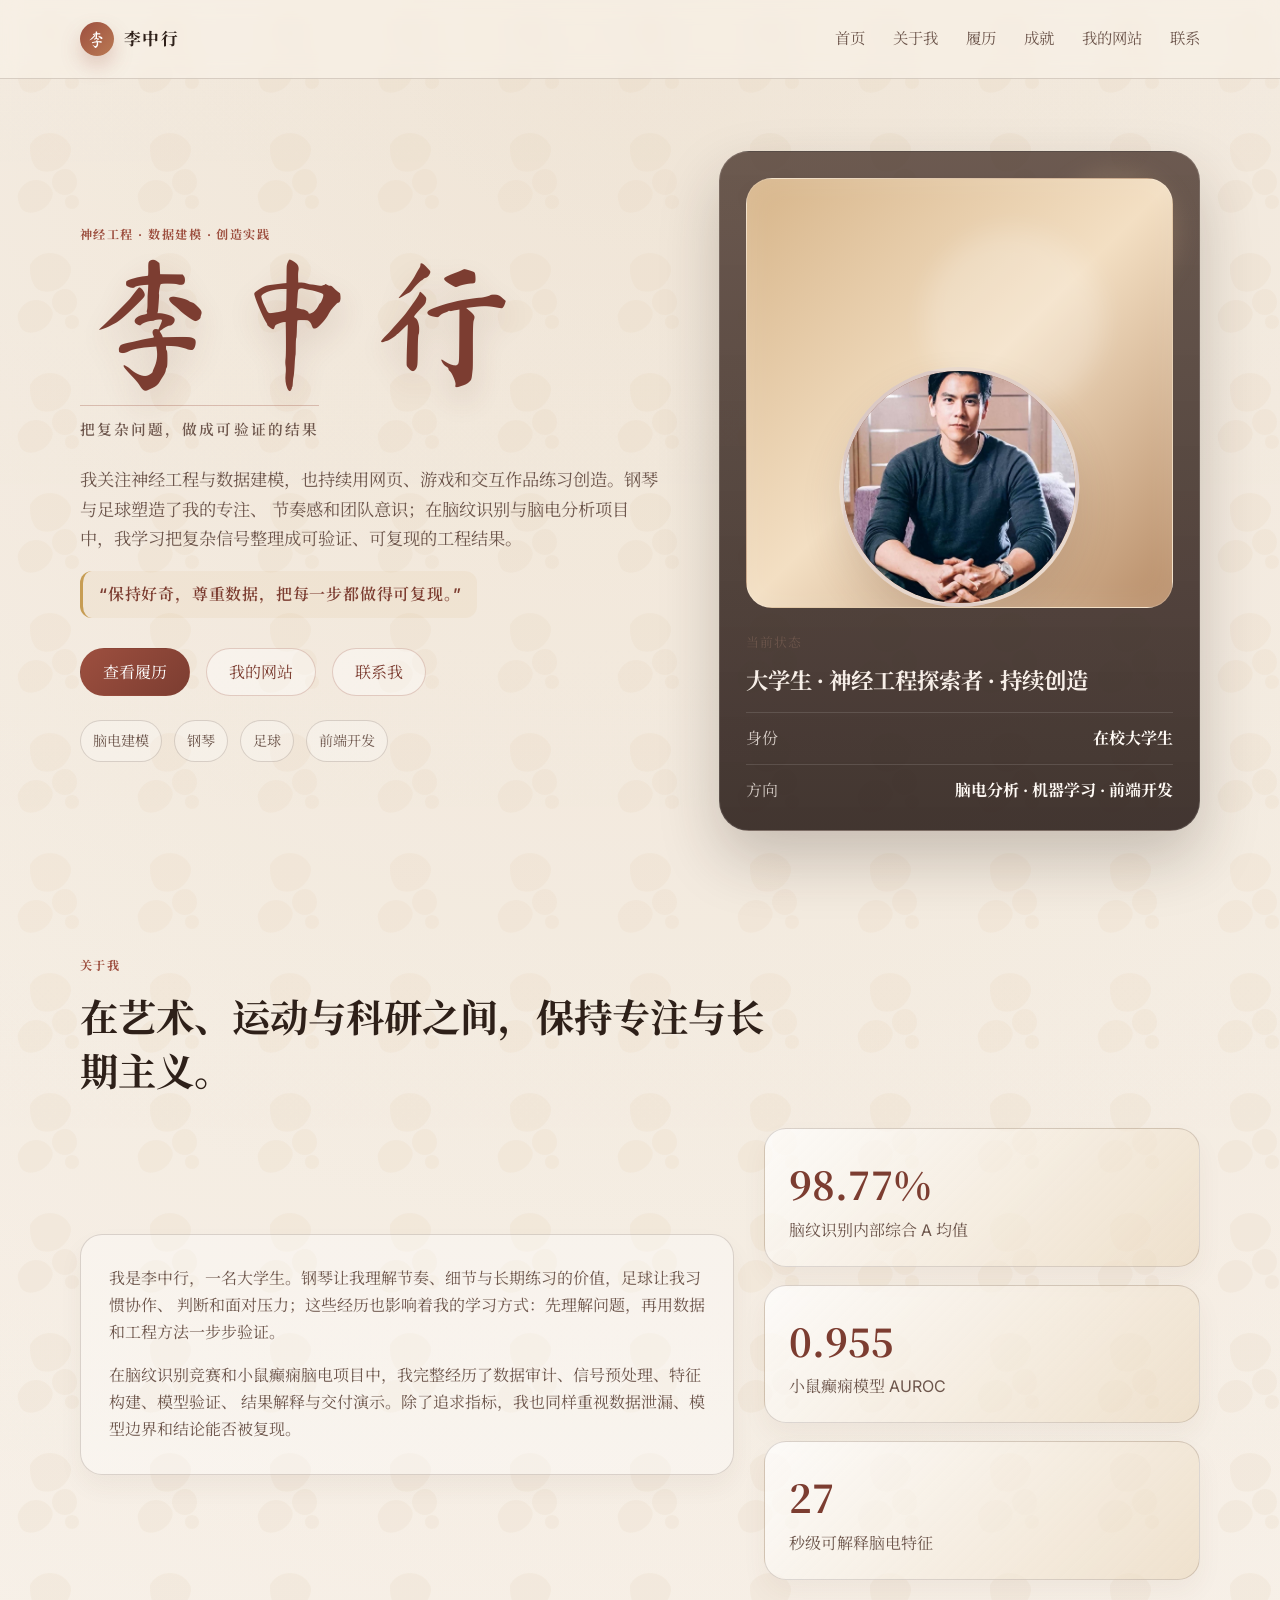
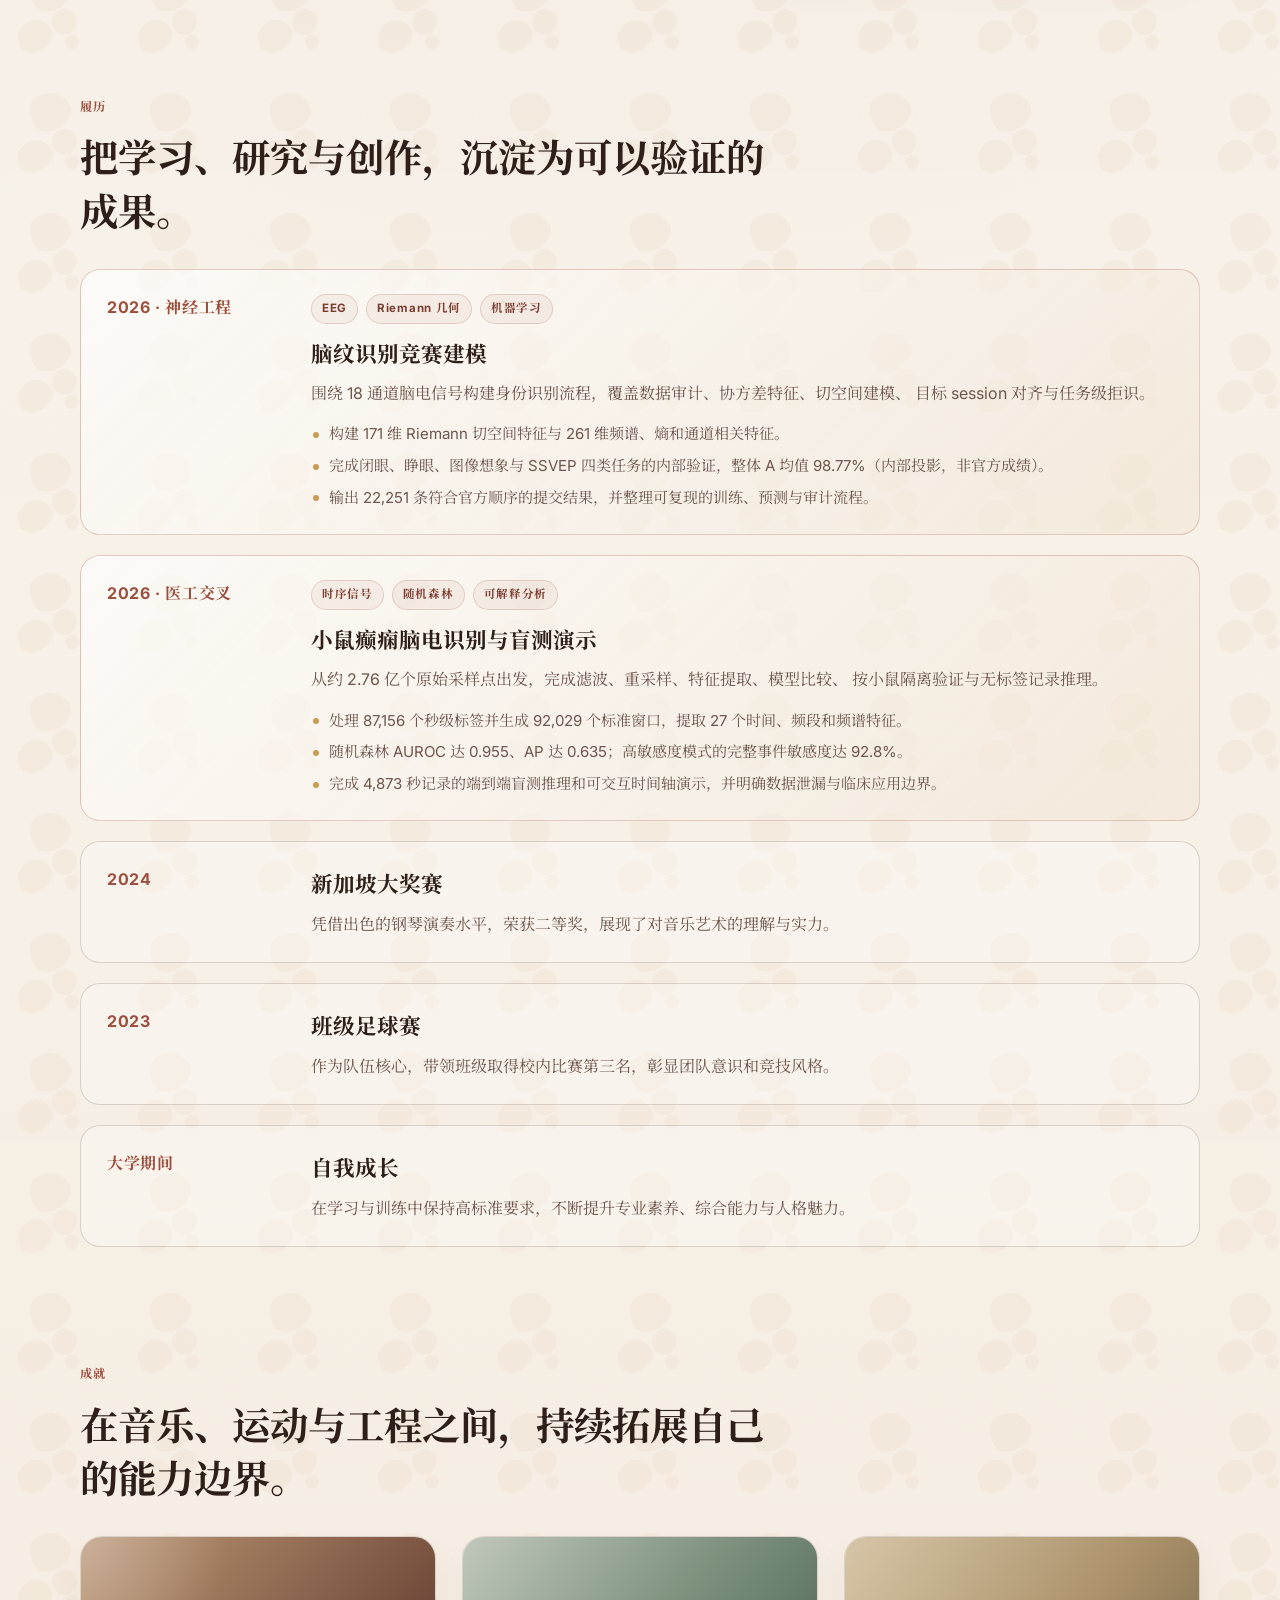
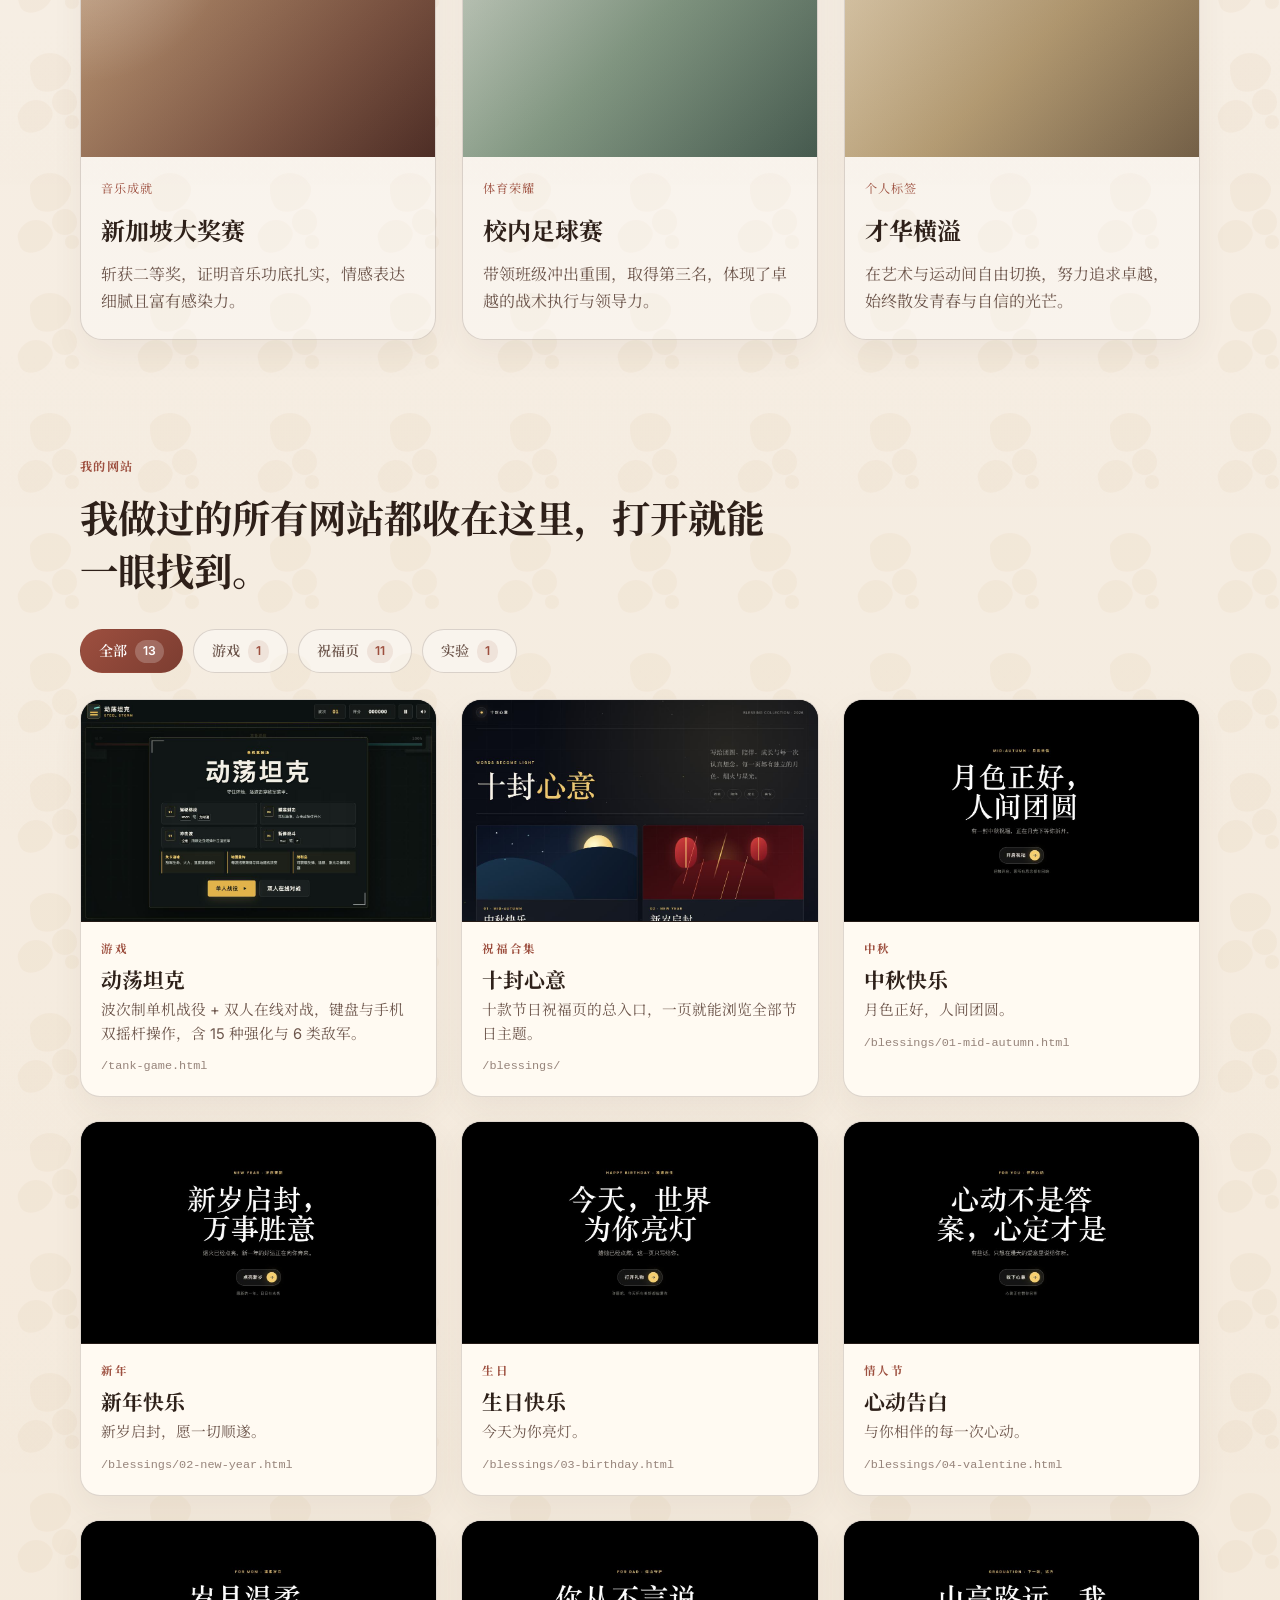
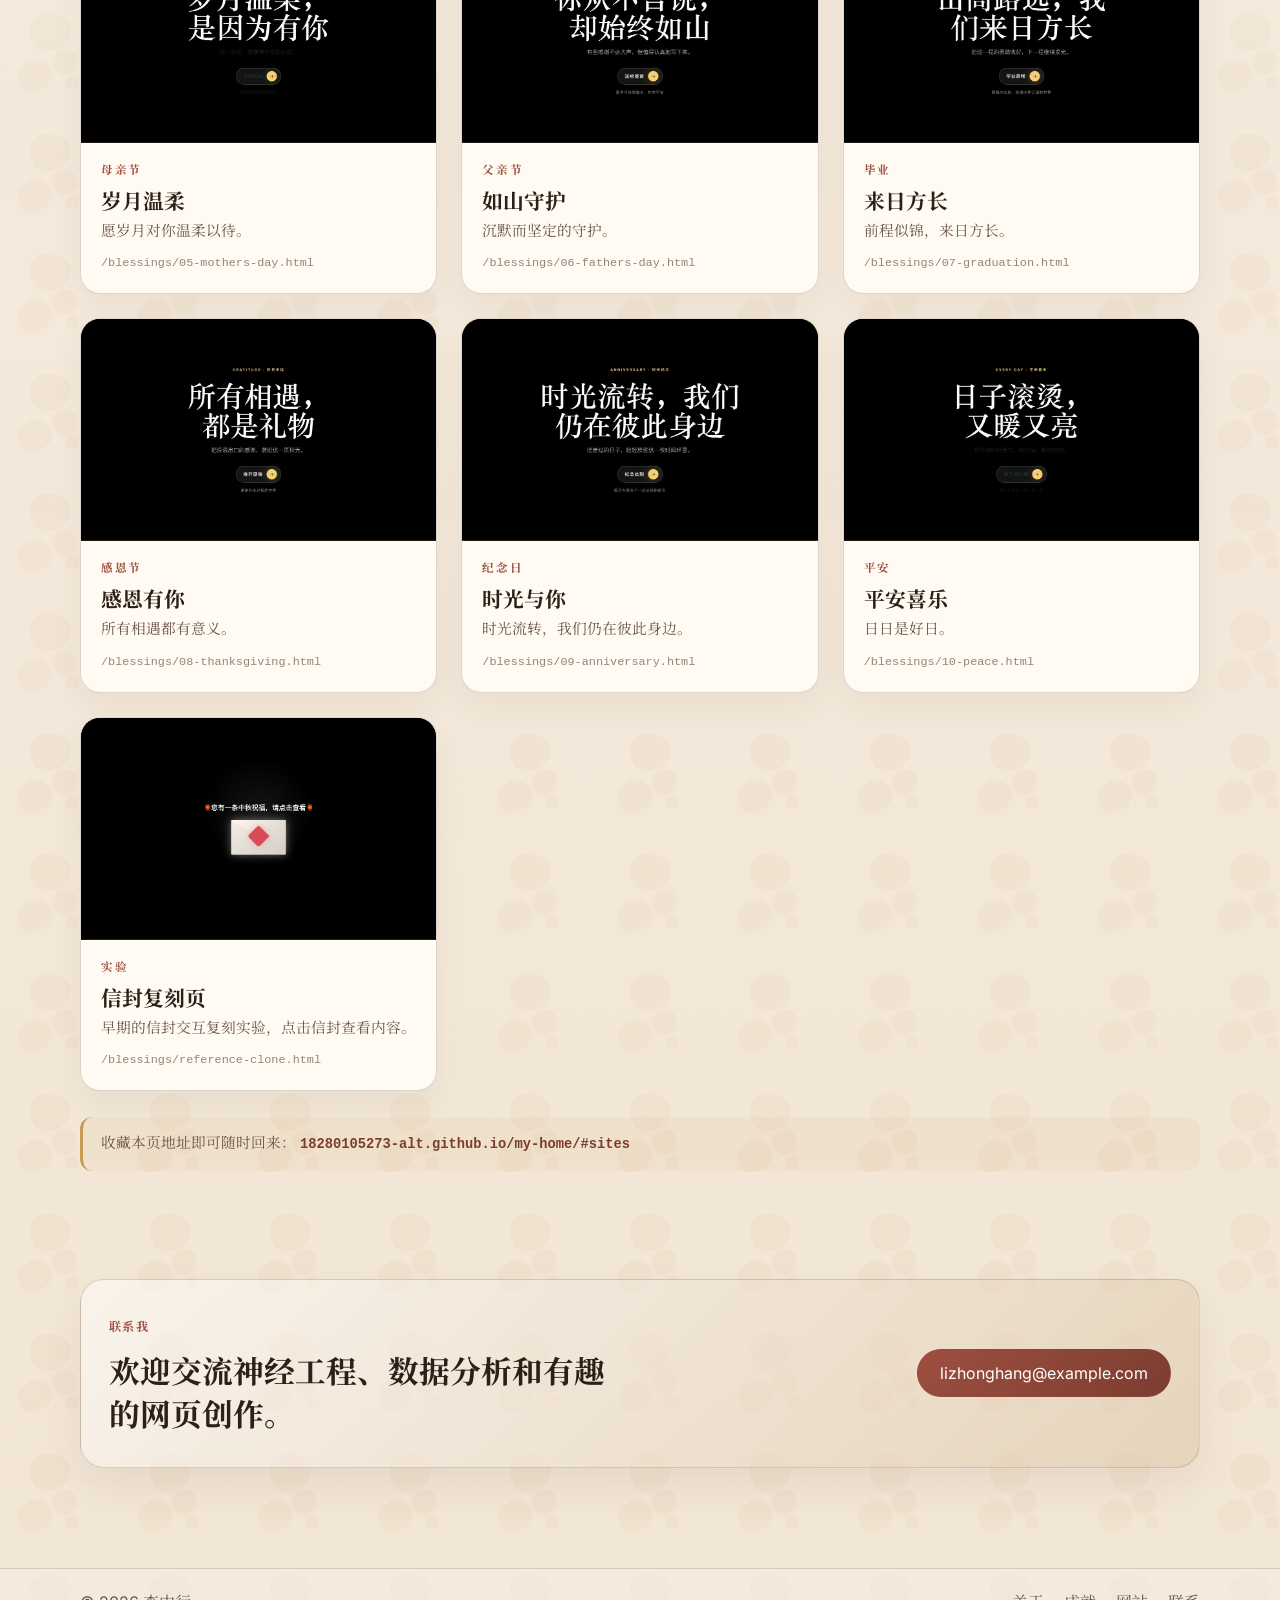
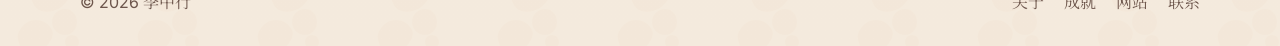
==== commit a4ca6e65: "更新个人主页标题并加入神经工程履历" ====
--- a/index.html
+++ b/index.html
@@ -6,12 +6,19 @@
     <title>李中行 | 个人主页</title>
     <meta
       name="description"
-      content="李中行的个人主页：大学生、钢琴爱好者、足球队核心、获奖选手与班级领袖。"
+      content="李中行的个人主页：关注神经工程、数据建模与工程实践，用项目把想法做成可验证的成果。"
+    />
+    <link
+      rel="preload"
+      href="assets/fonts/li-zhongxing-title.woff2"
+      as="font"
+      type="font/woff2"
+      crossorigin
     />
     <link rel="preconnect" href="https://fonts.googleapis.com" />
     <link rel="preconnect" href="https://fonts.gstatic.com" crossorigin />
     <link
-      href="https://fonts.googleapis.com/css2?family=Noto+Serif+SC:wght@400;500;600;700&family=Inter:wght@400;500;600;700&display=swap"
+      href="https://fonts.googleapis.com/css2?family=Noto+Serif+SC:wght@400;500;600;700&amp;family=Inter:wght@400;500;600;700&amp;display=swap"
       rel="stylesheet"
     />
     <link rel="stylesheet" href="styles.css" />
@@ -21,7 +28,7 @@
       <header class="site-header">
         <div class="container nav-wrap">
           <div class="brand">
-            <span class="brand-mark">L</span>
+            <span class="brand-mark">李</span>
             <span>李中行</span>
           </div>
           <nav class="nav" aria-label="主导航">
@@ -44,23 +51,24 @@
         <section id="home" class="hero">
           <div class="container hero-inner">
             <div class="hero-copy reveal">
-              <p class="eyebrow">热爱生活，追求卓越</p>
-              <h1>以琴声定心，以球场见真章。</h1>
+              <p class="eyebrow">神经工程 · 数据建模 · 创造实践</p>
+              <h1 class="hero-title">李中行</h1>
+              <p class="hero-subtitle">把复杂问题，做成可验证的结果</p>
               <p class="lead">
-                我是李中行，一名大学生，也是一个在音乐与体育里都能发光的人。钢琴让我拥有克制与温度，
-                足球让我拥有冲劲与团队精神；我曾在新加坡大奖赛中获得二等奖，也曾带领班级在校赛中取得第三名，
-                以实力与气质证明：我不仅有才华，更有担当。
+                我关注神经工程与数据建模，也持续用网页、游戏和交互作品练习创造。钢琴与足球塑造了我的专注、
+                节奏感和团队意识；在脑纹识别与脑电分析项目中，我学习把复杂信号整理成可验证、可复现的工程结果。
               </p>
-              <div class="hero-note">“我不止会发光，我也会带人一起赢。”</div>
+              <div class="hero-note">“保持好奇，尊重数据，把每一步都做得可复现。”</div>
               <div class="cta-row">
-                <a class="btn btn-primary" href="#works">查看成就</a>
+                <a class="btn btn-primary" href="#experience">查看履历</a>
                 <a class="btn btn-secondary" href="#sites">我的网站</a>
                 <a class="btn btn-secondary" href="#contact">联系我</a>
               </div>
               <ul class="meta-list">
-                <li>钢琴特长</li>
-                <li>足球核心</li>
-                <li>班级领袖</li>
+                <li>脑电建模</li>
+                <li>钢琴</li>
+                <li>足球</li>
+                <li>前端开发</li>
               </ul>
             </div>
 
@@ -77,14 +85,14 @@
               </div>
               <div class="card-info">
                 <p class="label">当前状态</p>
-                <h3>大学生 · 才华横溢 · 充满自信</h3>
+                <h3>大学生 · 神经工程探索者 · 持续创造</h3>
                 <div class="info-row">
                   <span>身份</span>
                   <strong>在校大学生</strong>
                 </div>
                 <div class="info-row">
-                  <span>标签</span>
-                  <strong>钢琴 · 足球 · 领袖气质</strong>
+                  <span>方向</span>
+                  <strong>脑电分析 · 机器学习 · 前端开发</strong>
                 </div>
               </div>
             </div>
@@ -94,32 +102,31 @@
         <section id="about" class="info-section">
           <div class="container section-head reveal">
             <p class="section-tag">关于我</p>
-            <h2>我不是单纯的学生，我是兼具艺术与竞技精神的年轻人。</h2>
+            <h2>在艺术、运动与科研之间，保持专注与长期主义。</h2>
           </div>
           <div class="container about-grid">
             <div class="about-text reveal">
               <p>
-                我是李中行，一名大学生，也是一名既懂音乐又热爱竞技的人。钢琴让我的情绪有了表达的方式，
-                每一段旋律都像一页故事；足球则让我学会拼搏、团结和临场决断。在新加坡大奖赛中，我收获二等奖，
-                这不仅代表成绩，更代表我对艺术的坚持与对极致的追求。
+                我是李中行，一名大学生。钢琴让我理解节奏、细节与长期练习的价值，足球让我习惯协作、
+                判断和面对压力；这些经历也影响着我的学习方式：先理解问题，再用数据和工程方法一步步验证。
               </p>
               <p>
-                在球场上，我不只是一个参与者，更是一个能带动团队的人。我带领班级在校赛中获得第三名，
-                展现出了领导力、责任心和胜负欲。没有华丽的外衣，只有稳定的实力与清晰的信念——这正是我一直以来的状态。
+                在脑纹识别竞赛和小鼠癫痫脑电项目中，我完整经历了数据审计、信号预处理、特征构建、模型验证、
+                结果解释与交付演示。除了追求指标，我也同样重视数据泄漏、模型边界和结论能否被复现。
               </p>
             </div>
             <div class="stats reveal">
               <div class="stat-item">
-                <strong>2</strong>
-                <span>新加坡大奖赛二等奖</span>
+                <strong>98.77%</strong>
+                <span>脑纹识别内部综合 A 均值</span>
               </div>
               <div class="stat-item">
-                <strong>3</strong>
-                <span>班级校赛第三名</span>
+                <strong>0.955</strong>
+                <span>小鼠癫痫模型 AUROC</span>
               </div>
               <div class="stat-item">
-                <strong>∞</strong>
-                <span>热爱与潜力</span>
+                <strong>27</strong>
+                <span>秒级可解释脑电特征</span>
               </div>
             </div>
           </div>
@@ -128,9 +135,49 @@
         <section id="experience" class="timeline-section">
           <div class="container section-head reveal">
             <p class="section-tag">履历</p>
-            <h2>从琴声到球场，我始终保持极致的热爱与专注。</h2>
+            <h2>把学习、研究与创作，沉淀为可以验证的成果。</h2>
           </div>
           <div class="container timeline">
+            <article class="timeline-item is-project reveal">
+              <span class="time">2026 · 神经工程</span>
+              <div class="timeline-content">
+                <div class="project-tags">
+                  <span>EEG</span>
+                  <span>Riemann 几何</span>
+                  <span>机器学习</span>
+                </div>
+                <h3>脑纹识别竞赛建模</h3>
+                <p>
+                  围绕 18 通道脑电信号构建身份识别流程，覆盖数据审计、协方差特征、切空间建模、
+                  目标 session 对齐与任务级拒识。
+                </p>
+                <ul class="timeline-points">
+                  <li>构建 171 维 Riemann 切空间特征与 261 维频谱、熵和通道相关特征。</li>
+                  <li>完成闭眼、睁眼、图像想象与 SSVEP 四类任务的内部验证，整体 A 均值 98.77%（内部投影，非官方成绩）。</li>
+                  <li>输出 22,251 条符合官方顺序的提交结果，并整理可复现的训练、预测与审计流程。</li>
+                </ul>
+              </div>
+            </article>
+            <article class="timeline-item is-project reveal">
+              <span class="time">2026 · 医工交叉</span>
+              <div class="timeline-content">
+                <div class="project-tags">
+                  <span>时序信号</span>
+                  <span>随机森林</span>
+                  <span>可解释分析</span>
+                </div>
+                <h3>小鼠癫痫脑电识别与盲测演示</h3>
+                <p>
+                  从约 2.76 亿个原始采样点出发，完成滤波、重采样、特征提取、模型比较、
+                  按小鼠隔离验证与无标签记录推理。
+                </p>
+                <ul class="timeline-points">
+                  <li>处理 87,156 个秒级标签并生成 92,029 个标准窗口，提取 27 个时间、频段和频谱特征。</li>
+                  <li>随机森林 AUROC 达 0.955、AP 达 0.635；高敏感度模式的完整事件敏感度达 92.8%。</li>
+                  <li>完成 4,873 秒记录的端到端盲测推理和可交互时间轴演示，并明确数据泄漏与临床应用边界。</li>
+                </ul>
+              </div>
+            </article>
             <article class="timeline-item reveal">
               <span class="time">2024</span>
               <div class="timeline-content">
@@ -158,7 +205,7 @@
         <section id="works" class="works-section">
           <div class="container section-head reveal">
             <p class="section-tag">成就</p>
-            <h2>我不是只会一招半式，而是多才多艺、实力与气质兼具。</h2>
+            <h2>在音乐、运动与工程之间，持续拓展自己的能力边界。</h2>
           </div>
           <div class="container works-grid">
             <article class="work-card reveal">
@@ -430,7 +477,7 @@
           <div class="container contact-box reveal">
             <div>
               <p class="section-tag">联系我</p>
-              <h2>如果你愿意认识一个热爱音乐、热爱足球、充满热血与智慧的年轻人，欢迎联系我。</h2>
+              <h2>欢迎交流神经工程、数据分析和有趣的网页创作。</h2>
             </div>
             <a class="btn btn-primary" href="mailto:lizhonghang@example.com">lizhonghang@example.com</a>
           </div>
--- a/styles.css
+++ b/styles.css
@@ -1,3 +1,11 @@
+@font-face {
+  font-family: "Li Zhongxing Brush";
+  src: url("assets/fonts/li-zhongxing-title.woff2") format("woff2");
+  font-style: normal;
+  font-weight: 400;
+  font-display: swap;
+}
+
 :root {
   --bg: #f8f1e7;
   --bg-strong: #efe2cf;
@@ -96,6 +104,9 @@
   color: #fff;
   background: linear-gradient(135deg, var(--primary), #ba7a54);
   box-shadow: 0 10px 20px rgba(157, 79, 63, 0.25);
+  font-family: "Li Zhongxing Brush", "STXingkai", "Xingkai SC", serif;
+  font-size: 1.12rem;
+  font-weight: 400;
 }
 
 .nav {
@@ -178,21 +189,25 @@
   font-weight: 700;
 }
 
-.hero-copy h1 {
-  font-family: "Noto Serif SC", serif;
-  font-size: clamp(2.6rem, 5vw, 5rem);
-  line-height: 1.12;
+.hero-title {
+  font-family: "Li Zhongxing Brush", "STXingkai", "Xingkai SC", serif;
+  font-size: clamp(6rem, 11vw, 10.5rem);
+  font-weight: 400;
+  line-height: 0.92;
   letter-spacing: 0.04em;
-  max-width: 560px;
+  color: var(--primary-deep);
+  text-shadow: 0 14px 30px rgba(108, 58, 46, 0.16);
 }
 
 .hero-subtitle {
-  margin-top: 10px;
-  font-size: 1rem;
-  letter-spacing: 0.12em;
-  text-transform: uppercase;
-  color: var(--primary-deep);
-  font-weight: 700;
+  display: inline-block;
+  margin-top: 18px;
+  padding-top: 12px;
+  border-top: 1px solid rgba(157, 79, 63, 0.3);
+  color: var(--muted);
+  font-size: 0.92rem;
+  font-weight: 600;
+  letter-spacing: 0.14em;
 }
 
 .lead {
@@ -549,6 +564,57 @@
 
 .timeline-content p {
   color: var(--muted);
+}
+
+.timeline-item.is-project {
+  background:
+    linear-gradient(135deg, rgba(255, 255, 255, 0.52), rgba(234, 218, 194, 0.4)),
+    rgba(255, 255, 255, 0.28);
+  border-color: rgba(157, 79, 63, 0.26);
+}
+
+.project-tags {
+  display: flex;
+  flex-wrap: wrap;
+  gap: 8px;
+  margin-bottom: 12px;
+}
+
+.project-tags span {
+  padding: 4px 10px;
+  border: 1px solid rgba(157, 79, 63, 0.2);
+  border-radius: 999px;
+  background: rgba(157, 79, 63, 0.06);
+  color: var(--primary-deep);
+  font-size: 0.72rem;
+  font-weight: 700;
+  letter-spacing: 0.06em;
+}
+
+.timeline-points {
+  display: grid;
+  gap: 6px;
+  margin-top: 14px;
+  padding-left: 0;
+  list-style: none;
+}
+
+.timeline-points li {
+  position: relative;
+  padding-left: 18px;
+  color: var(--muted);
+  font-size: 0.94rem;
+}
+
+.timeline-points li::before {
+  content: "";
+  position: absolute;
+  left: 2px;
+  top: 0.72em;
+  width: 6px;
+  height: 6px;
+  border-radius: 50%;
+  background: var(--gold);
 }
 
 .works-grid {
@@ -862,6 +928,15 @@
     padding-top: 54px;
   }
 
+  .hero-title {
+    font-size: clamp(5rem, 24vw, 7rem);
+  }
+
+  .hero-subtitle {
+    font-size: 0.8rem;
+    line-height: 1.7;
+  }
+
   .hero-card {
     padding: 18px;
   }
